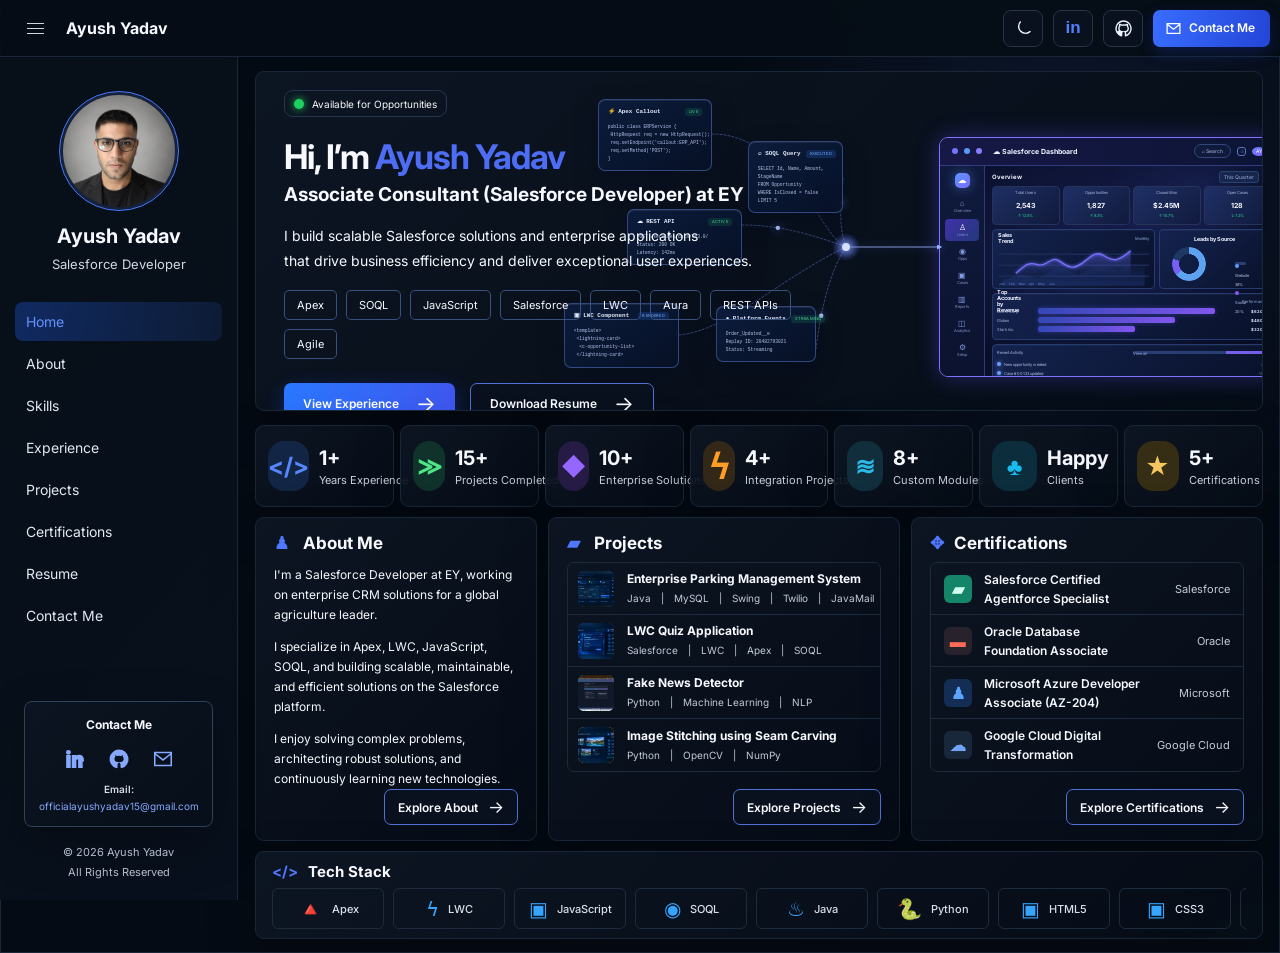
==== index.html @ e4d6504b "Add developer portfolio source and documentation" ====
<!doctype html>
<html lang="en">
<head>
  <meta charset="utf-8">
  <meta name="viewport" content="width=device-width, initial-scale=1">
  <meta name="description" content="Ayush Yadav &#x2014; Salesforce Developer portfolio dashboard.">
  <title>Ayush Yadav | Salesforce Developer</title>
  <link rel="icon" type="image/png" href="IMAGES/LOGO.png">
  <link rel="preconnect" href="https://fonts.googleapis.com">
  <link rel="preconnect" href="https://fonts.gstatic.com" crossorigin>
  <link href="https://fonts.googleapis.com/css2?family=Inter:wght@400;500;600;700;800&display=swap" rel="stylesheet">
  <link rel="stylesheet" href="css/variables.css">
  <link rel="stylesheet" href="css/style.css">
  <link rel="stylesheet" href="css/sidebar.css">
  <link rel="stylesheet" href="css/header.css">
  <link rel="stylesheet" href="css/hero.css">
  <link rel="stylesheet" href="css/cards.css">
  <link rel="stylesheet" href="css/techstack.css">
  <link rel="stylesheet" href="css/animation.css">
  <link rel="stylesheet" href="css/responsive.css">
</head>
<body>
  <div class="app-shell">
    <header class="topbar">
      <button class="menu-button" type="button" aria-label="Open navigation" aria-expanded="false"><span></span><span></span><span></span></button>
      <strong class="topbar-name">Ayush Yadav</strong>
      <div class="topbar-actions">
        <button class="icon-button theme-toggle" type="button" aria-label="Toggle colour theme" aria-pressed="false"><svg viewBox="0 0 24 24" aria-hidden="true"><path d="M20.8 15.6A8.7 8.7 0 0 1 8.4 3.2 8.7 8.7 0 1 0 20.8 15.6Z"/></svg></button>
        <a class="icon-button linkedin" href="https://www.linkedin.com/in/ayush-yadav-dev/" aria-label="LinkedIn" target="_blank" rel="noreferrer">in</a>
        <a class="icon-button" href="https://github.com/officialayushyadav15" aria-label="GitHub" target="_blank" rel="noreferrer"><svg viewBox="0 0 24 24" aria-hidden="true"><path d="M12 2.6a9.5 9.5 0 0 0-3 18.5c.5.1.6-.2.6-.5v-1.8c-2.5.5-3-1.1-3-1.1-.4-1-1-1.3-1-1.3-.8-.6.1-.6.1-.6.9.1 1.4.9 1.4.9.8 1.3 2.1 1 2.6.7.1-.6.3-1 .6-1.2-2-.2-4.1-1-4.1-4.5 0-1 .4-1.8 1-2.4-.1-.2-.4-1.2.1-2.4 0 0 .8-.3 2.5.9a8.6 8.6 0 0 1 4.6 0c1.8-1.2 2.5-.9 2.5-.9.5 1.3.2 2.2.1 2.4.6.7 1 1.5 1 2.4 0 3.5-2.1 4.3-4.1 4.5.3.3.6.9.6 1.8v2.6c0 .3.2.6.6.5A9.5 9.5 0 0 0 12 2.6Z"/></svg></a>
        <a class="contact-top" href="pages/contact.html" aria-label="Contact Me"><svg viewBox="0 0 24 24" aria-hidden="true"><path d="M3 5h18v14H3zM3 6l9 7 9-7"/></svg>Contact Me</a>
      </div>
    </header>

    <aside class="sidebar" aria-label="Main navigation">
      <div class="identity">
        <div class="portrait"><img src="IMAGES/PROFILE.png" alt="Ayush Yadav"></div>
        <h1>Ayush Yadav</h1><p>Salesforce Developer</p>
      </div>
      <nav class="sidebar-nav">
        <a class="active" href="index.html">Home</a>
        <a href="pages/about.html">About</a>
        <a href="pages/skills.html">Skills</a>
        <a href="pages/experience.html">Experience</a>
        <a href="pages/projects.html">Projects</a>
        <a href="pages/certifications.html">Certifications</a>
        <a href="pages/resume.html">Resume</a>
        <a href="pages/contact.html">Contact Me</a>
      </nav>
      <div class="sidebar-footer">
        <div class="sidebar-foot"><strong>Contact Me</strong><div class="social-links"><a href="https://linkedin.com" aria-label="LinkedIn" target="_blank" rel="noreferrer"><svg viewBox="0 0 24 24" aria-hidden="true"><path d="M6.5 8.5H3.2V21h3.3V8.5ZM4.85 3C3.75 3 3 3.75 3 4.75s.72 1.75 1.82 1.75h.03c1.13 0 1.83-.75 1.83-1.75C6.65 3.75 5.97 3 4.85 3ZM21 13.84c0-3.77-2.01-5.52-4.69-5.52-2.16 0-3.13 1.19-3.67 2.03V8.5H9.3c.04 1.23 0 12.5 0 12.5h3.34v-6.98c0-.37.03-.74.14-1.01.24-.74.8-1.5 1.73-1.5 1.22 0 1.71.93 1.71 2.3V21H19.55v-7.16H21Z"/></svg></a><a href="https://github.com" aria-label="GitHub" target="_blank" rel="noreferrer"><svg viewBox="0 0 24 24" aria-hidden="true"><path d="M12 2.6a9.5 9.5 0 0 0-3 18.5c.5.1.6-.2.6-.5v-1.8c-2.5.5-3-1.1-3-1.1-.4-1-1-1.3-1-1.3-.8-.6.1-.6.1-.6.9.1 1.4.9 1.4.9.8 1.3 2.1 1 2.6.7.1-.6.3-1 .6-1.2-2-.2-4.1-1-4.1-4.5 0-1 .4-1.8 1-2.4-.1-.2-.4-1.2.1-2.4 0 0 .8-.3 2.5.9a8.6 8.6 0 0 1 4.6 0c1.8-1.2 2.5-.9 2.5-.9.5 1.3.2 2.2.1 2.4.6.7 1 1.5 1 2.4 0 3.5-2.1 4.3-4.1 4.5.3.3.6.9.6 1.8v2.6c0 .3.2.6.6.5A9.5 9.5 0 0 0 12 2.6Z"/></svg></a><a href="mailto:your-email@example.com" aria-label="Email"><svg viewBox="0 0 24 24" aria-hidden="true"><path d="M3 5h18v14H3zM3 6l9 7 9-7"/></svg></a></div><p class="sidebar-email"><span>Email:</span><a href="mailto:your-email@example.com">your-email@example.com</a></p></div>
        <small class="sidebar-copyright">&#xa9; 2026 Ayush Yadav<br>All Rights Reserved</small>
      </div>
    </aside>

    <main class="dashboard-main">
      <section class="hero-panel panel reveal">
        <div class="hero-copy"><span class="availability"><b></b>Available for Opportunities</span><h2>Hi, I&#x2019;m <em>Ayush Yadav</em></h2><h3>Associate Consultant (Salesforce Developer) at EY</h3><p>I build scalable Salesforce solutions and enterprise applications<br>that drive business efficiency and deliver exceptional user experiences.</p><div class="skill-pills"><span>Apex</span><span>SOQL</span><span>JavaScript</span><span>Salesforce</span><span>LWC</span><span>Aura</span><span>REST APIs</span><span>Agile</span></div><div class="hero-buttons"><a class="button primary" href="pages/experience.html">View Experience <b>&#x2192;</b></a><a class="button secondary" href="RESUME/Ayush_Yadav_Salesforce_Developer_Resume.pdf" download>Download Resume <b>&#x2192;</b></a></div></div>
        <div class="hero-architecture-layer"><div class="buildings"><article class="architecture-node node-apex"><header><b>&#x26a1; Apex Callout</b><em>LIVE</em></header><code>public class ERPService {<br>&nbsp;HttpRequest req = new HttpRequest();<br>&nbsp;req.setEndpoint(&#x27;callout:ERP_API&#x27;);<br>&nbsp;req.setMethod(&#x27;POST&#x27;);<br>}</code></article><article class="architecture-node node-soql"><header><b>&#x2315; SOQL Query</b><em>EXECUTED</em></header><code>SELECT Id, Name, Amount,<br>StageName<br>FROM Opportunity<br>WHERE IsClosed = false<br>LIMIT 5</code></article><article class="architecture-node node-rest"><header><b>&#x2601; REST API</b><em>ACTIVE</em></header><code>POST /services/data/v63.0/<br>Status: 200 OK<br>Latency: 142ms</code></article><article class="architecture-node node-lwc"><header><b>&#x25a3; LWC Component</b><em>RENDERED</em></header><code>&lt;template&gt;<br>&nbsp;&lt;lightning-card&gt;<br>&nbsp;&nbsp;&lt;c-opportunity-list&gt;<br>&nbsp;&lt;/lightning-card&gt;</code></article><article class="architecture-node node-events"><header><b>&#x25cf; Platform Events</b><em>STREAMING</em></header><code>Order_Updated__e<br>Replay ID: 20482793021<br>Status: Streaming</code></article></div><svg class="architecture-reference-flow" viewBox="0 0 400 340" aria-hidden="true"><defs><marker id="dash-arrow" markerWidth="5" markerHeight="5" refX="4" refY="2.5" orient="auto"><path d="M0,0 L5,2.5 L0,5Z"/></marker><radialGradient id="mergeGlow"><stop stop-color="#d5e1ff"/><stop offset=".35" stop-color="#809cff"/><stop offset="1" stop-color="#5d6fff" stop-opacity="0"/></radialGradient></defs><path class="ref-apex" d="M181 62C230 62 263 106 285 139C298 159 305 170 315 175"/><path class="ref-soql" d="M312 106C310 132 307 153 315 175"/><path class="ref-rest" d="M211 153C248 153 280 162 315 175"/><path class="ref-lwc" d="M148 263C198 258 248 207 315 175"/><path class="ref-events" d="M285 277C290 235 300 197 315 175"/><path class="ref-dashboard" d="M315 175C340 175 365 175 390 175" marker-end="url(#dash-arrow)"/><circle class="merge-bloom" cx="315" cy="175" r="14"/><circle class="merge-orb" cx="315" cy="175" r="3.4"><animate attributeName="r" values="3;4.4;3" dur="2.8s" repeatCount="indefinite"/></circle><circle class="ref-packet" r="2.2"><animateMotion dur="5.6s" repeatCount="indefinite" path="M181 62C230 62 263 106 285 139C298 159 305 170 315 175"/></circle><circle class="ref-packet" r="2.2"><animateMotion dur="5.1s" repeatCount="indefinite" path="M312 106C310 132 307 153 315 175"/></circle><circle class="ref-packet" r="2.2"><animateMotion dur="5.4s" repeatCount="indefinite" path="M211 153C248 153 280 162 315 175"/></circle><circle class="ref-packet" r="2.2"><animateMotion dur="6.2s" repeatCount="indefinite" path="M148 263C198 258 248 207 315 175"/></circle><circle class="ref-packet" r="2.2"><animateMotion dur="5.8s" repeatCount="indefinite" path="M285 277C290 235 300 197 315 175"/></circle></svg></div><div class="hero-art" aria-label="Salesforce analytics dashboard"><div class="stars">&#x2726;&#x3000; &#xb7;&#x3000;&#x2726;&#x3000; &#xb7;&#x3000;&#x2726;</div><svg class="architecture-link" viewBox="0 0 178 130" aria-hidden="true"><path d="M56 0V16M56 63V78C56 91 68 98 82 98H178"/><circle class="link-pulse" cx="118" cy="98" r="2.5"/></svg><div class="screen"><div class="screen-top"><i></i><i></i><i></i><strong>&#x2601; Salesforce Dashboard</strong><span>&#x2315; Search</span><u>&#x2667;</u><u>AY</u></div><div class="screen-body"><aside class="dashboard-nav"><b>&#x2601;</b><i>&#x2302;<small>Overview</small></i><i>&#x2659;<small>Users</small></i><i>&#x25c9;<small>Opps</small></i><i>&#x25a3;<small>Cases</small></i><i>&#x25a5;<small>Reports</small></i><i>&#x25eb;<small>Analytics</small></i><i>&#x2699;<small>Setup</small></i></aside><div class="dashboard-workspace"><div class="dashboard-title"><b>Overview</b><span>This Quarter</span><em>&#x2304;</em></div><div class="dashboard-kpis"><div><i>&#x2659;</i><small>Total Users</small><b>2,543</b><em>&#x2191; 12.5%</em></div><div><i>&#x265b;</i><small>Opportunities</small><b>1,827</b><em>&#x2191; 8.3%</em></div><div><i>$</i><small>Closed Won</small><b>$2.45M</b><em>&#x2191; 15.7%</em></div><div><i>&#x25a3;</i><small>Open Cases</small><b>128</b><em>&#x2193; 7.2%</em></div></div><div class="dashboard-widgets"><div class="line-card"><div class="card-label"><b>Sales Trend</b><span>Monthly</span></div><div class="chart-grid"><svg viewBox="0 0 180 48" aria-label="Sales trend line chart"><defs><linearGradient id="salesFill" x1="0" x2="0" y1="0" y2="1"><stop stop-color="#7565ff" stop-opacity=".45"/><stop offset="1" stop-color="#547dff" stop-opacity="0"/></linearGradient></defs><path class="chart-area" d="M4 41C17 30 22 23 36 28S56 13 70 23s20 12 33 3 20-20 34-11 22 7 39-8V46H4Z"/><path class="chart-line" d="M4 41C17 30 22 23 36 28S56 13 70 23s20 12 33 3 20-20 34-11 22 7 39-8"/></svg><small>Jan&#x3000; Feb&#x3000; Mar&#x3000; Apr&#x3000; May&#x3000; Jun</small></div></div><div class="donut-card"><b>Leads by Source</b><div class="donut"><span>2.5K</span></div><small><i></i>Website 38%<br><i></i>Social 20%</small></div><div class="bar-card"><div class="card-label"><b>Top Accounts by Revenue</b><span>Performance</span></div><div class="revenue-row"><small>Acme Corp</small><i style="--bar:88%"></i><b>$620K</b></div><div class="revenue-row"><small>Globex</small><i style="--bar:68%"></i><b>$480K</b></div><div class="revenue-row"><small>Stark Inc.</small><i style="--bar:48%"></i><b>$320K</b></div></div><div class="activity-card"><div class="card-label"><b>Recent Activity</b><span>View all</span></div><div><i></i><b>New opportunity created</b><small>2m</small></div><div><i></i><b>Case #00123 updated</b><small>15m</small></div></div></div></div></div></div>
      </section>

      <section class="metrics" aria-label="Career highlights">
        <article class="metric panel reveal"><b class="metric-icon code">&lt;/&gt;</b><div><strong>1+</strong><span>Years Experience</span></div></article><article class="metric panel reveal"><b class="metric-icon projects">&#x226b;</b><div><strong>15+</strong><span>Projects Completed</span></div></article><article class="metric panel reveal"><b class="metric-icon enterprise">&#x25c6;</b><div><strong>10+</strong><span>Enterprise Solutions</span></div></article><article class="metric panel reveal"><b class="metric-icon integration">&#x3df;</b><div><strong>4+</strong><span>Integration Projects</span></div></article><article class="metric panel reveal"><b class="metric-icon modules">&#x224b;</b><div><strong>8+</strong><span>Custom Modules</span></div></article><article class="metric panel reveal"><b class="metric-icon clients">&#x2663;</b><div><strong>Happy</strong><span>Clients</span></div></article><article class="metric panel reveal"><b class="metric-icon certifications">&#x2605;</b><div><strong>5+</strong><span>Certifications</span></div></article>
      </section>

      <section class="content-grid">
        <article class="about-panel panel reveal">
            <h2>
                <i>&#x265f;</i>
                About Me
            </h2>
            <p>
                I'm a Salesforce Developer at EY, working on enterprise CRM solutions for a global agriculture leader.
            </p>
            <p>I specialize in Apex, LWC, JavaScript, SOQL, and building scalable, maintainable, and efficient solutions on the Salesforce platform.</p><p>I enjoy solving complex problems, architecting robust solutions, and continuously learning new technologies.</p><a class="button secondary card-cta" href="pages/about.html">Explore About <b>&#x2192;</b></a></article>
        <article class="project-panel panel reveal">
          <header>
              <h2>
                  <i>&#x25b0;</i>
                  Projects
              </h2>
          </header>

          <div class="project-list">

              <a href="pages/projects.html">
                  <b class="project-mark blue" data-project-logo="parkiva"></b>
                  <span>
                      <strong>Enterprise Parking Management System</strong>
                      <small>Java&#x3000;|&#x3000;MySQL&#x3000;|&#x3000;Swing&#x3000;|&#x3000;Twilio&#x3000;|&#x3000;JavaMail</small>
                  </span>                  
              </a>

              <a href="pages/projects.html">
                  <b class="project-mark purple" data-project-logo="salesforceQuiz"></b>
                  <span>
                      <strong>LWC Quiz Application</strong>
                      <small>Salesforce&#x3000;|&#x3000;LWC&#x3000;|&#x3000;Apex&#x3000;|&#x3000;SOQL</small>
                  </span>
              </a>

              <a href="pages/projects.html">
                  <b class="project-mark green" data-project-logo="authentiscan"></b>
                  <span>
                      <strong>Fake News Detector</strong>
                      <small>Python&#x3000;|&#x3000;Machine Learning&#x3000;|&#x3000;NLP</small>
                  </span>
              </a>

              <a href="pages/projects.html">
                  <b class="project-mark orange" data-project-logo="imageStitching"></b>
                  <span>
                      <strong>Image Stitching using Seam Carving</strong>
                      <small>Python&#x3000;|&#x3000;OpenCV&#x3000;|&#x3000;NumPy</small>
                  </span>
              </a>

          </div>

          <a class="button secondary card-cta" href="pages/projects.html">
              Explore Projects
              <b>&#x2192;</b>
          </a>
      </article>
        <article class="cert-panel panel reveal"><header><h2><i>&#x2725;</i>Certifications</h2></header><div class="cert-list"><div><b class="cert-mark green">&#x25b0;</b><span>Salesforce Certified<br>Agentforce Specialist</span><small>Salesforce</small></div><div><b class="cert-mark red">&#x25ac;</b><span>Oracle Database<br>Foundation Associate</span><small>Oracle</small></div><div><b class="cert-mark azure">&#x265f;</b><span>Microsoft Azure Developer<br>Associate (AZ-204)</span><small>Microsoft</small></div><div><b class="cert-mark cloud">&#x2601;</b><span>Google Cloud Digital<br>Transformation</span><small>Google Cloud</small></div></div><a class="button secondary card-cta" href="pages/certifications.html">Explore Certifications <b>&#x2192;</b></a></article>
      </section>
      <section class="tech-panel panel reveal"><h2><i>&lt;/&gt;</i>Tech Stack</h2><div class="tech-marquee"><div class="tech-list tech-track"><span>&#x1f53a; <b>Apex</b></span><span>&#x3df; <b>LWC</b></span><span>&#x25a3; <b>JavaScript</b></span><span>&#x25c9; <b>SOQL</b></span><span>&#x2668; <b>Java</b></span><span>&#x1f40d; <b>Python</b></span><span>&#x25a3; <b>HTML5</b></span><span>&#x25a3; <b>CSS3</b></span><span>&#x25c6; <b>Git</b></span><span>&#x2301; <b>VS Code</b></span><span>&#x25d2; <b>MySQL</b></span><span>&#x25b3; <b>Azure</b></span><span>&#x2601; <b>GCP</b></span><span aria-hidden="true">&#x1f53a; <b>Apex</b></span><span aria-hidden="true">&#x3df; <b>LWC</b></span><span aria-hidden="true">&#x25a3; <b>JavaScript</b></span><span aria-hidden="true">&#x25c9; <b>SOQL</b></span><span aria-hidden="true">&#x2668; <b>Java</b></span><span aria-hidden="true">&#x1f40d; <b>Python</b></span><span aria-hidden="true">&#x25a3; <b>HTML5</b></span><span aria-hidden="true">&#x25a3; <b>CSS3</b></span><span aria-hidden="true">&#x25c6; <b>Git</b></span><span aria-hidden="true">&#x2301; <b>VS Code</b></span><span aria-hidden="true">&#x25d2; <b>MySQL</b></span><span aria-hidden="true">&#x25b3; <b>Azure</b></span><span aria-hidden="true">&#x2601; <b>GCP</b></span></div></div></section>
    </main>
  </div>
  <script src="JS/project-logos.js"></script>
  <script src="JS/script.js"></script>
  <script src="JS/theme.js"></script>
  <script src="JS/loader.js"></script>
</body>
</html>
---- css/variables.css ----
:root{--bg:#050b14;--surface:#09111d;--surface-2:#0c1523;--line:#1a2738;--text:#f7f9ff;--muted:#b5bed0;--blue:#3972ff;--blue-2:#6571ff;--sidebar:238px;--header:57px;--radius:9px;--shadow:0 18px 50px rgba(0,0,0,.24);--font:Inter,Arial,sans-serif;color-scheme:dark}
body.light-theme{--bg:#eef3fa;--surface:#fff;--surface-2:#f7faff;--line:#d5e0ef;--text:#17243a;--muted:#536783;--blue:#3167f5;--blue-2:#2454d8;--shadow:0 8px 24px rgba(37,57,89,.08);--focus-ring:rgba(49,103,245,.2);--success-text:#087f5b;--success-bg:#e5f8ef;--error-text:#b4233d;--error-bg:#fff0f2;color-scheme:light;background:radial-gradient(ellipse at 78% 8%,rgba(210,225,246,.38),transparent 34%),var(--bg)}
---- css/style.css ----
html body{min-width:0}
*{box-sizing:border-box}html{background:var(--bg)}body{margin:0;background:radial-gradient(circle at 83% 22%,#101b35 0,transparent 27%),var(--bg);color:var(--text);font-family:var(--font);font-size:14px;min-width:320px;transition:background .28s ease,color .28s ease}.app-shell{min-height:100vh;border:1px solid var(--line)}.dashboard-main{margin:var(--header) 0 0 var(--sidebar);padding:13px 25px 8px;max-width:1680px}.panel{background:linear-gradient(135deg,rgba(13,22,35,.95),rgba(6,13,23,.91));border:1px solid var(--line);border-radius:var(--radius);box-shadow:var(--shadow)}a{color:inherit;text-decoration:none}h1,h2,h3,p{margin:0}.button{display:inline-flex;align-items:center;justify-content:center;gap:17px;min-height:40px;padding:0 19px;border-radius:7px;font-size:12px;font-weight:600;transition:transform .2s ease,filter .2s ease,background .28s ease}.button b{font-size:21px;font-weight:400}.primary{color:#fff;background:linear-gradient(110deg,#2a78ff,#3f55ed);box-shadow:0 6px 19px rgba(35,89,255,.31)}.secondary{border:1px solid #5171d7;background:#08111d}.panel,.metric,.button,.sidebar-nav a{transition:transform .2s ease,border-color .2s ease,background .28s ease,box-shadow .28s ease}.panel:hover{border-color:#2d4261}.button:hover{transform:translateY(-2px);filter:brightness(1.08)}.inner-page{display:grid;gap:14px}.page-heading{padding:30px}.page-heading h1{font-size:29px}.page-heading p{margin-top:10px;color:var(--muted);line-height:1.6}.page-grid{display:grid;grid-template-columns:repeat(2,minmax(0,1fr));gap:14px}.page-card{padding:22px;min-height:150px}.page-card h2{margin-bottom:12px}.page-card p,.page-card li{color:var(--muted);line-height:1.8;font-size:13px}.page-card ul{margin:0;padding-left:18px}.page-card.wide{grid-column:1/-1}body.light-theme .panel{background:linear-gradient(135deg,rgba(255,255,255,.92),rgba(247,250,253,.82));box-shadow:0 9px 24px rgba(37,57,89,.08)}body.light-theme .secondary{background:rgba(255,255,255,.7);border-color:#7a9df5;color:#155eef}body.light-theme .panel:hover{border-color:#b8c9e3;box-shadow:0 12px 28px rgba(37,57,89,.12)}@media (min-width:1200px){.hero-art{transform:none}.hero-art .screen{left:50%;right:auto;margin-left:-170px;transform:translateY(-50%)}}@media (min-width:1200px) and (max-height:900px){.dashboard-main{padding-top:8px;padding-bottom:4px}.hero-panel{height:318px}.metrics{margin:14px 0 10px}.tech-panel{margin-top:10px;padding-bottom:10px}}
---- css/sidebar.css ----
body.light-theme .sidebar .sidebar-copyright{color:#536783}
.sidebar{position:fixed;z-index:5;left:0;top:var(--header);bottom:0;width:var(--sidebar);padding:34px 15px 18px;background:linear-gradient(130deg,rgba(7,15,25,.98),rgba(8,17,29,.94));border-right:1px solid var(--line);display:flex;flex-direction:column;transition:background .28s ease,transform .25s}.identity{text-align:center}.portrait{width:120px;height:120px;margin:0 auto 13px;padding:3px;border:1px solid #4577ff;border-radius:50%;background:#16213a}.portrait img{width:100%;height:100%;object-fit:cover;border-radius:50%}.identity h1{font-size:20px}.identity p{margin-top:8px;color:#d3d8e3;font-size:13px}.sidebar-nav{display:grid;gap:3px;margin-top:30px}.sidebar-nav a{height:39px;border-radius:8px;color:#e4e8f1;display:flex;align-items:center;gap:16px;padding:0 11px;font-size:14px}.sidebar-nav a i{width:18px;text-align:center;color:#91abd0;font-size:19px;font-style:normal}.sidebar-nav a:hover,.sidebar-nav .active{color:#6691ff;background:linear-gradient(100deg,#102a61,#0d1b34)}.sidebar-nav .active i{color:#5882ff}.sidebar-footer{margin:auto 9px 0;text-align:center}.sidebar-foot{border:1px solid #30415a;border-radius:8px;padding:15px 10px 13px;background:linear-gradient(135deg,rgba(13,22,35,.72),rgba(6,13,23,.55));box-shadow:var(--shadow)}.sidebar-foot strong{display:block;font-size:12px}.social-links{display:flex;justify-content:center;gap:16px;margin:13px 0 10px}.social-links a{width:28px;height:28px;display:grid;place-items:center;color:#87a9ff;border-radius:7px;transition:transform .2s ease,color .2s ease,background .2s ease}.social-links svg{width:22px;height:22px;fill:currentColor;stroke:currentColor;stroke-width:1.7}.social-links a:last-child svg{fill:none}.social-links a:hover{color:#fff;background:linear-gradient(135deg,#3b72ff,#4057e9);transform:translateY(-3px) scale(1.06)}.sidebar-email{display:grid;gap:3px;margin:0;color:#b4bece;font-size:10px;line-height:1.35}.sidebar-email span{font-weight:600;color:#d6ddeb}.sidebar-email a{color:#87a9ff;overflow-wrap:anywhere}.sidebar-copyright{display:block;margin-top:15px;color:#b4bece;font-size:11px;line-height:20px;white-space:nowrap}body.light-theme .sidebar{background:#f8fafe;border-right-color:#d5e0ef;box-shadow:3px 0 12px rgba(34,55,86,.035)}body.light-theme .identity h1{color:#17243a}body.light-theme .identity p,body.light-theme .sidebar-nav a{color:#536783}body.light-theme .sidebar-nav a i{color:#607795}body.light-theme .sidebar-nav a:hover,body.light-theme .sidebar-nav .active{color:#2454d8;background:#e7efff}body.light-theme .sidebar-nav .active{font-weight:650}body.light-theme .sidebar-foot{border-color:#d5e0ef;background:#fff;box-shadow:0 5px 16px rgba(37,57,89,.06)}body.light-theme .sidebar-foot strong{color:#17243a}body.light-theme .sidebar-email{color:#536783}body.light-theme .sidebar-email span{color:#30425d}body.light-theme .sidebar-copyright{color:#71829c}
body.light-theme .social-links a,body.light-theme .sidebar-email a{color:#3167f5}
---- css/header.css ----
.topbar{position:fixed;z-index:10;inset:0 0 auto;height:var(--header);display:flex;align-items:center;padding:0 10px 0 21px;border-bottom:1px solid var(--line);background:rgba(6,13,22,.93);backdrop-filter:blur(16px);transition:background .28s ease}.menu-button{border:0;background:transparent;width:29px;padding:6px;display:grid;gap:4px}.menu-button span{width:17px;height:1px;background:#cbd5e5}.topbar-name{font-size:16px;margin-left:16px}.topbar-actions{display:flex;align-items:center;gap:10px;margin-left:auto}.icon-button{width:40px;height:37px;border:1px solid #273447;border-radius:8px;background:#08111d;color:#eef3ff;display:grid;place-items:center;font-weight:800;font-size:17px}.icon-button svg,.contact-top svg{width:19px;height:19px;fill:none;stroke:currentColor;stroke-width:1.8}.linkedin{color:#5380ff;font-family:Arial}.contact-top{height:37px;padding:0 15px 0 12px;border-radius:7px;background:linear-gradient(100deg,#386dff,#2445d6);box-shadow:0 6px 16px rgba(36,69,214,.25);display:inline-flex;flex:0 0 auto;gap:7px;align-items:center;justify-content:center;color:#fff;white-space:nowrap;font-size:12px;font-weight:600;line-height:1;transition:transform .2s ease,filter .2s ease,box-shadow .2s ease}.contact-top:hover{transform:translateY(-2px);filter:brightness(1.1);box-shadow:0 8px 20px rgba(36,69,214,.42)}.contact-top svg{width:17px;height:17px;flex:0 0 auto}
body.light-theme .topbar{background:rgba(255,255,255,.96);border-bottom-color:#d5e0ef;box-shadow:0 2px 10px rgba(34,55,86,.055)}body.light-theme .topbar-name{color:#17243a}body.light-theme .menu-button span{background:#30425d}body.light-theme .icon-button{background:#f7faff;border-color:#d5e0ef;color:#17243a}body.light-theme .linkedin{color:#155eef}
---- css/hero.css ----
.hero-panel{height:340px;position:relative;overflow:hidden;display:grid;grid-template-columns:56% 44%;padding:18px 38px}.hero-copy{position:relative;z-index:2}.availability{height:27px;display:inline-flex;align-items:center;gap:8px;padding:0 9px;border:1px solid #26364f;border-radius:9px;font-size:10px}.availability b{width:10px;height:10px;border-radius:50%;background:#1ed05f;box-shadow:0 0 9px #1ed05f}.hero-copy h2{font-size:34px;line-height:1.1;margin-top:21px;letter-spacing:-1px}.hero-copy h2 em{font-style:normal;color:#4e6df5}.hero-copy h3{font-size:19px;margin-top:8px}.hero-copy p{font-size:14px;line-height:25px;margin:17px 0}.skill-pills{display:flex;flex-wrap:wrap;gap:9px}.skill-pills span{border:1px solid #38517e;border-radius:5px;padding:7px 12px;font-size:11px}.hero-buttons{display:flex;gap:15px;margin-top:24px}.hero-art{position:relative;transform:translateX(-18px);isolation:isolate}.hero-art:before,.hero-art:after{content:"";position:absolute;pointer-events:none;z-index:0}.hero-art:before{inset:20px 0 22px;background:linear-gradient(90deg,transparent 0 5%,rgba(67,110,255,.1) 5.2%,transparent 5.4%),linear-gradient(rgba(67,110,255,.07) 1px,transparent 1px),linear-gradient(90deg,rgba(67,110,255,.07) 1px,transparent 1px);background-size:100% 100%,28px 28px,28px 28px;mask-image:linear-gradient(90deg,transparent,black 30%,black 85%,transparent)}.hero-art:after{right:4px;bottom:31px;width:180px;height:78px;border:1px solid rgba(92,130,255,.15);border-radius:14px;background:linear-gradient(135deg,rgba(47,82,158,.14),transparent 60%),repeating-linear-gradient(90deg,transparent 0 22px,rgba(119,106,255,.11) 23px 24px);box-shadow:0 0 42px rgba(58,103,255,.16);filter:blur(.2px)}.stars{position:absolute;z-index:1;top:10px;right:20px;color:#7380f7;font-size:13px;letter-spacing:18px}.buildings{position:absolute;z-index:1;inset:105px 0 0;opacity:.46;background:linear-gradient(to top,#101b37,transparent),repeating-linear-gradient(90deg,transparent 0 38px,#1d2a56 39px 43px,transparent 44px 63px);clip-path:polygon(0 100%,0 55%,8% 55%,10% 20%,12% 55%,19% 55%,21% 30%,23% 55%,37% 55%,39% 5%,41% 55%,49% 55%,51% 35%,53% 55%,71% 55%,74% 22%,76% 55%,84% 55%,86% 43%,90% 55%,100% 55%,100% 100%)}.screen{position:absolute;z-index:2;right:22px;top:50%;width:340px;height:240px;transform:translateY(-50%);border:1px solid #8072ff;border-radius:9px;background:linear-gradient(135deg,#0b1230,#070d21);box-shadow:0 0 22px rgba(100,83,255,.34),inset 0 1px rgba(255,255,255,.08);overflow:hidden}.screen-top{height:28px;display:flex;align-items:center;gap:6px;padding:0 12px;border-bottom:1px solid #343b85;background:linear-gradient(90deg,#171846,#0c1535)}.screen-top i{width:6px;height:6px;border-radius:50%;background:#7374ff}.screen-top i:nth-child(2){background:#5b96ff}.screen-top i:nth-child(3){background:#8c7bff}.screen-top span{height:5px;width:87px;margin-left:auto;border-radius:9px;background:linear-gradient(90deg,#26315d,#3a4b85)}.screen-top u{width:9px;height:9px;border:1px solid #5c76c8;border-radius:3px;text-decoration:none}.screen-body{height:calc(100% - 28px);display:flex}.dashboard-nav{width:61px;padding:12px 12px;border-right:1px solid #303971;background:linear-gradient(180deg,#101a3c,#0b1330)}.dashboard-nav b,.dashboard-nav i{display:block;height:4px;margin-bottom:8px;border-radius:6px;background:#6387ea}.dashboard-nav b{width:17px;height:17px;margin-bottom:13px;border-radius:5px;background:linear-gradient(135deg,#5b96ff,#7b6dff);box-shadow:0 0 12px rgba(91,150,255,.5)}.dashboard-nav i:nth-child(odd){width:28px;background:#2e477f}.dashboard-workspace{flex:1;padding:8px 9px;background:radial-gradient(circle at 75% 10%,rgba(84,105,255,.13),transparent 35%)}.dashboard-title{height:8px;display:flex;align-items:center;gap:5px;margin-bottom:6px}.dashboard-title b{width:39px;height:5px;border-radius:6px;background:#547de4}.dashboard-title span{width:18px;height:4px;border-radius:6px;background:#263865}.dashboard-title em{width:26px;height:4px;margin-left:auto;border-radius:6px;background:#4d76dc}.dashboard-kpis{display:grid;grid-template-columns:repeat(3,1fr);gap:5px;margin-bottom:6px}.dashboard-kpis div{height:25px;padding:5px;border:1px solid #26335a;border-radius:4px;background:linear-gradient(135deg,rgba(32,50,104,.9),rgba(16,26,59,.8));position:relative}.dashboard-kpis i,.dashboard-kpis b,.dashboard-kpis small{display:block;height:3px;border-radius:4px}.dashboard-kpis i{width:7px;background:#64a8ff}.dashboard-kpis b{width:18px;margin-top:3px;background:#779cff}.dashboard-kpis small{width:12px;margin-top:2px;background:#2c417a}.dashboard-widgets{display:grid;grid-template-columns:1.38fr .82fr;gap:6px}.line-card,.donut-card,.bar-card,.activity-card{border:1px solid #26335a;border-radius:4px;background:linear-gradient(135deg,rgba(20,32,69,.94),rgba(11,20,48,.88));box-shadow:inset 0 1px rgba(255,255,255,.035)}.line-card{height:67px;padding:6px}.card-label{height:5px;display:flex;align-items:center;gap:5px;margin-bottom:4px}.card-label i,.card-label b,.card-label em{height:4px;border-radius:6px;background:#446fcf}.card-label i{width:27px}.card-label b{width:14px;background:#263865}.card-label em{width:9px;margin-left:auto;background:#5a7ee3}.chart-grid{height:39px;position:relative;background:repeating-linear-gradient(to bottom,transparent 0 9px,#1b2a55 10px 11px)}.chart-grid:after{content:"";position:absolute;left:4px;right:4px;bottom:0;height:29px;opacity:.32;background:linear-gradient(to top,rgba(75,121,255,.55),transparent 85%);clip-path:polygon(0 82%,13% 61%,26% 73%,40% 35%,54% 63%,68% 27%,82% 49%,100% 3%,100% 100%,0 100%)}.chart-grid i{position:absolute;z-index:1;inset:7px 4px 3px;background:#72a3ff;filter:drop-shadow(0 0 3px #4c88ff);clip-path:polygon(0 82%,13% 60%,25% 70%,40% 35%,55% 62%,69% 27%,83% 49%,100% 3%,96% 16%,83% 60%,69% 39%,55% 75%,40% 49%,25% 84%,13% 72%,0 94%)}.chart-legend{display:flex;gap:3px;margin-top:3px}.chart-legend i{width:11px;height:2px;border-radius:3px;background:#5a82e9}.chart-legend i:nth-child(2){background:#745de8}.chart-legend i:nth-child(3){width:18px;background:#2a3d70}.donut-card{height:67px;display:grid;place-items:center;position:relative}.donut{width:42px;height:42px;border-radius:50%;background:conic-gradient(#5ca2ef 0 64%,#765ff4 0 80%,#1e3864 0);mask:radial-gradient(circle,transparent 40%,#000 42%);filter:drop-shadow(0 0 5px rgba(93,154,255,.35))}.donut-card span{position:absolute;width:16px;height:3px;bottom:8px;left:8px;border-radius:4px;background:#476ec8}.donut-card small{position:absolute;width:11px;height:3px;bottom:8px;right:8px;border-radius:4px;background:#2b3d72}.bar-card{grid-column:1/-1;height:55px;padding:6px}.bars{height:36px;display:flex;align-items:end;justify-content:flex-end;gap:7px;padding:3px 8px 0}.bars i{display:block;width:11px;background:linear-gradient(to top,#4c7ef5,#68a5ff);box-shadow:0 0 5px rgba(93,149,255,.25)}.bars i:nth-child(1){height:10px}.bars i:nth-child(2){height:18px}.bars i:nth-child(3){height:26px}.bars i:nth-child(4){height:33px}.bars i:nth-child(5){height:22px}.activity-card{grid-column:1/-1;height:32px;padding:5px 7px;display:grid;gap:4px}.activity-card div{display:flex;align-items:center;gap:5px}.activity-card i{width:5px;height:5px;border-radius:50%;background:#6e9eff;box-shadow:0 0 4px #6e9eff}.activity-card b{width:46px;height:3px;border-radius:5px;background:#3d5eab}.activity-card span{height:3px;flex:1;border-radius:5px;background:linear-gradient(90deg,#293e72 70%,#745eea 70%)}body.light-theme .hero-panel{background:linear-gradient(135deg,rgba(255,255,255,.88),rgba(239,246,254,.86))}body.light-theme .availability{border-color:#d5dfec;color:#24344f}body.light-theme .skill-pills span{border-color:#b7cafa;color:#155eef;background:rgba(255,255,255,.48)}body.light-theme .hero-art:before{opacity:.35}body.light-theme .buildings{opacity:.18;background:linear-gradient(to top,#9ed1e4,transparent),repeating-linear-gradient(90deg,transparent 0 38px,#84b6e9 39px 43px,transparent 44px 63px)}body.light-theme .screen{background:#f8fbff;border-color:#3972ff;box-shadow:0 8px 18px rgba(39,99,217,.16)}body.light-theme .screen-top{border-color:#b9cffc;background:#1762ef}.light-theme .dashboard-nav{background:#f2f7ff;border-color:#d5e3fb}.light-theme .line-card,.light-theme .donut-card,.light-theme .bar-card,.light-theme .activity-card,.light-theme .dashboard-kpis div{border-color:#d5e3fb;background:#fff}.light-theme .chart-grid{background:repeating-linear-gradient(to bottom,transparent 0 9px,#e4edfa 10px 11px)}
/* Enterprise dashboard content: screen dimensions and placement remain unchanged. */
.screen-top strong{font-size:7px;margin-left:5px;color:#eef2ff;white-space:nowrap}.screen-top span{font-size:5px;color:#aebce4;padding:3px 7px;width:auto;height:auto;margin-left:auto;border:1px solid #33477c;background:#101a3b}.screen-top u{display:grid;place-items:center;font-size:5px;color:#9aabff}.screen-top u:last-child{width:14px;border-radius:50%;background:linear-gradient(135deg,#5e85ff,#8e5aff);color:#fff;border:0}.dashboard-nav{padding:7px 5px;width:45px;text-align:center}.dashboard-nav b{display:grid;place-items:center;margin:0 auto 7px;width:15px;height:15px;font-size:8px;color:#fff}.dashboard-nav i{height:25px;width:100%!important;margin:0 0 2px!important;padding-top:3px;background:transparent!important;color:#8499df;font-size:9px;font-style:normal}.dashboard-nav i small{display:block;font-size:4px;line-height:6px;color:#8090c5}.dashboard-nav i:nth-child(3){border-radius:4px;background:linear-gradient(135deg,#4031a9,#24387b)!important;color:#fff}.dashboard-workspace{padding:6px 7px}.dashboard-title{height:10px;margin-bottom:4px}.dashboard-title b{width:auto;height:auto;background:none;color:#eff3ff;font-size:6px}.dashboard-title span{font-size:5px;margin-left:auto;color:#9fb0db;background:#16264d;border:1px solid #294270;border-radius:3px;padding:2px 4px;width:auto;height:auto}.dashboard-title em{width:auto;height:auto;margin-left:2px;color:#a9b9ec;font-size:6px;background:none}.dashboard-kpis{gap:3px;margin-bottom:4px}.dashboard-kpis div{height:39px;padding:4px;display:grid;grid-template-columns:12px 1fr;grid-template-rows:9px 13px 7px}.dashboard-kpis i{display:grid;height:12px;width:12px;place-items:center;grid-row:1/4;border-radius:4px;color:#6cb8ff;background:#113361;font-size:7px}.dashboard-kpis small{width:auto;height:auto;margin:0 0 0 3px;color:#a7b5d9;background:none;font-size:4.5px}.dashboard-kpis b{width:auto;height:auto;margin:0 0 0 3px;color:#f5f7ff;background:none;font-size:8px}.dashboard-kpis em{margin:0 0 0 3px;color:#24d996;font-size:4px;font-style:normal}.dashboard-widgets{gap:4px;grid-template-columns:1.3fr .9fr}.line-card,.donut-card,.bar-card,.activity-card{border-color:#263b70;background:linear-gradient(135deg,rgba(20,35,79,.96),rgba(9,18,43,.94))}.line-card{height:60px;padding:5px}.card-label{height:7px;margin-bottom:2px}.card-label b{font-size:5.5px;color:#f0f3ff}.card-label span{margin-left:auto;font-size:4px;color:#91a5dc}.chart-grid{height:42px}.chart-grid i{inset:7px 3px 9px}.chart-grid small{position:absolute;bottom:0;left:1px;right:1px;white-space:nowrap;font-size:3px;color:#7d91c7}.donut-card{height:60px;display:grid;grid-template-columns:1fr 1fr;grid-template-rows:10px 1fr;padding:4px}.donut-card>b{grid-column:1/-1;font-size:5.5px;color:#eff3ff}.donut{width:34px;height:34px;align-self:center;justify-self:center}.donut span{display:grid;place-items:center;width:100%;height:100%;font-size:5px;color:#fff}.donut-card small{position:static;font-size:4px;line-height:9px;color:#b6c2e1}.donut-card small i{display:inline-block;width:4px;height:4px;margin-right:2px;border-radius:50%;background:#5c9fff}.donut-card small i+br+i{background:#8659f2}.bar-card{grid-column:1/-1;height:47px;padding:4px}.revenue-row{display:grid;grid-template-columns:38px 1fr 24px;align-items:center;gap:3px;height:9px;font-size:4px}.revenue-row small{font-size:4px;color:#a6b4d7}.revenue-row i{height:6px;width:var(--bar);border-radius:2px;background:linear-gradient(90deg,#3348b5,#8156ec);box-shadow:0 0 5px rgba(107,90,255,.35)}.revenue-row b{font-size:4px;color:#dfe6ff;text-align:right}.activity-card{grid-column:1/-1;height:39px;padding:4px;gap:1px}.activity-card div{gap:3px;height:8px}.activity-card div i{width:4px;height:4px}.activity-card div b{width:auto;height:auto;flex:1;background:none;color:#aebce0;font-size:4px;font-weight:400}.activity-card div small{font-size:3.8px;color:#788bbc}
.card-label b{height:auto;background:none}.dashboard-kpis b{border-radius:0}.donut-card span{position:static;background:none;border-radius:0}.dashboard-title b{border-radius:0}
.dashboard-kpis{grid-template-columns:repeat(4,1fr)}.dashboard-kpis div{grid-template-columns:1fr;grid-template-rows:11px 12px 7px;text-align:center;padding:3px}.dashboard-kpis i{display:none}.dashboard-kpis small,.dashboard-kpis b,.dashboard-kpis em{margin:0;font-size:4px}.dashboard-kpis b{font-size:7px}.chart-grid svg{position:absolute;inset:2px 2px 8px;width:calc(100% - 4px);height:calc(100% - 10px);overflow:visible}.chart-area{fill:url(#salesFill)}.chart-line{fill:none;stroke:#8069ff;stroke-width:2;filter:drop-shadow(0 0 2px #657eff)}.dashboard-nav i{height:22px;font-size:8px}.dashboard-nav i small{line-height:5px}
.hero-art:before{background:linear-gradient(90deg,transparent 0 5%,rgba(67,110,255,.1) 5.2%,transparent 5.4%),linear-gradient(rgba(67,110,255,.07) 1px,transparent 1px),linear-gradient(90deg,rgba(67,110,255,.07) 1px,transparent 1px),radial-gradient(circle at 12% 70%,rgba(91,120,255,.35) 0 1px,transparent 2px),radial-gradient(circle at 88% 26%,rgba(113,91,255,.35) 0 1px,transparent 2px)}.hero-art:after{box-shadow:0 0 42px rgba(58,103,255,.16),0 20px 30px rgba(60,52,180,.14)}.buildings:before,.buildings:after,.stars:before,.stars:after{position:absolute;z-index:3;display:block;white-space:pre-line;border:1px solid rgba(103,132,255,.26);border-radius:7px;background:linear-gradient(135deg,rgba(15,30,67,.82),rgba(7,15,37,.7));box-shadow:0 10px 24px rgba(4,10,34,.35),inset 0 1px rgba(255,255,255,.06);color:rgba(164,190,255,.72);font:5px/1.75 var(--font);letter-spacing:.1px;backdrop-filter:blur(5px);animation:architecture-float 7s ease-in-out infinite}.buildings:before{content:"⚡  Apex Callout\A\A HttpRequest req = new HttpRequest();\A req.setEndpoint('callout:ERP_API');\A req.setMethod('POST');\A HttpResponse res = http.send(req);";left:-82px;top:-79px;width:91px;padding:8px}.buildings:after{content:"☁  REST API\A /services/data/v63.0/\A\A  Apex Runtime  •  Event Bus";left:-63px;top:67px;width:78px;padding:7px}.stars:before{content:"SOQL Query\A\A SELECT Id, Name, Amount\A FROM Opportunity\A WHERE StageName='Closed Won'\A LIMIT 5";right:-3px;top:61px;width:95px;padding:8px}.stars:after{content:"Query Result\A\A Id     Account    Revenue\A 001    Acme Corp   $620K\A 002    Globex      $480K\A\A ⚙ Metadata API";right:-18px;top:173px;width:96px;padding:8px;animation-delay:-3.5s}.buildings:before,.buildings:after{opacity:.78}.stars:before,.stars:after{opacity:.72}.hero-art .screen:before,.hero-art .screen:after{content:"";position:absolute;z-index:-1;pointer-events:none}.hero-art .screen:before{inset:-18px -25px;background:radial-gradient(ellipse,rgba(91,98,255,.19),transparent 66%);filter:blur(12px)}.hero-art .screen:after{left:12%;right:12%;bottom:-18px;height:22px;background:radial-gradient(ellipse,rgba(91,83,255,.28),transparent 70%);filter:blur(10px)}@keyframes architecture-float{50%{transform:translateY(-3px);border-color:rgba(119,143,255,.42)}}
.buildings:before,.buildings:after,.stars:before,.stars:after{font-family:Consolas,"Courier New",monospace;font-size:6.5px;line-height:1.7;letter-spacing:-.1px;color:#c7dcff;border-color:rgba(109,140,255,.42);background:linear-gradient(145deg,rgba(18,35,78,.94),rgba(8,17,44,.88));box-shadow:0 13px 28px rgba(4,10,34,.42),inset 0 1px rgba(255,255,255,.12);transition:transform .25s ease,box-shadow .25s ease,border-color .25s ease}.buildings:before{content:"⚡  Apex Callout                 LIVE\A\A public with sharing class\A AccountSyncService {\A   HttpRequest req = new HttpRequest();\A   req.setEndpoint('callout:ERP_API');\A   req.setMethod('POST');\A }";left:-105px;top:-85px;width:122px;padding:10px;color:#d2e2ff}.buildings:after{content:"☁  Platform Events          ACTIVE\A\A Order_Updated__e eventData =\A   new Order_Updated__e();\A EventBus.publish(eventData);\A\A REST API  /services/data/v63.0/";left:-89px;top:72px;width:116px;padding:10px;color:#bbd8ff}.stars:before{content:"▣  SOQL Engine              READY\A\A SELECT Id, Name, StageName, Amount\A FROM Opportunity\A WHERE IsClosed = FALSE\A ORDER BY Amount DESC\A LIMIT 5";right:-24px;top:54px;width:125px;padding:10px;color:#d4dcff}.stars:after{content:"⚙  Flow Runtime             RUNNING\A\A Record Created  ↓  Decision\A Assignment      ↓  Update Records\A\A ◈ Metadata API  •  Queueable Job";right:-35px;top:177px;width:127px;padding:10px;color:#bfdcff}.buildings:before:hover,.buildings:after:hover,.stars:before:hover,.stars:after:hover{transform:translateY(-5px);border-color:rgba(137,161,255,.72);box-shadow:0 17px 32px rgba(40,57,170,.28),inset 0 1px rgba(255,255,255,.16)}.hero-art:before{background-image:linear-gradient(90deg,transparent 0 5%,rgba(97,131,255,.18) 5.2%,transparent 5.45%),linear-gradient(rgba(79,116,255,.1) 1px,transparent 1px),linear-gradient(90deg,rgba(79,116,255,.1) 1px,transparent 1px),repeating-linear-gradient(90deg,transparent 0 34px,rgba(126,111,255,.2) 35px 37px,transparent 38px 72px);background-size:100% 100%,28px 28px,28px 28px,100% 1px;background-position:center,center,center 22px,center 135px}.hero-art:after{background:linear-gradient(135deg,rgba(47,82,158,.18),transparent 60%),repeating-linear-gradient(90deg,transparent 0 22px,rgba(119,106,255,.17) 23px 24px)}.buildings:before{animation:architecture-float 8s ease-in-out infinite}.buildings:after{animation:architecture-float 9s ease-in-out -3s infinite}.stars:before{animation:architecture-float 8.5s ease-in-out -5s infinite}.stars:after{animation:architecture-float 9.5s ease-in-out -2s infinite}body.light-theme .buildings:before,body.light-theme .buildings:after,body.light-theme .stars:before,body.light-theme .stars:after{color:#172b4d;border-color:#b8c8ea;background:linear-gradient(145deg,rgba(255,255,255,.97),rgba(240,245,255,.93));box-shadow:0 12px 24px rgba(48,72,120,.16),inset 0 1px #fff;text-shadow:none}body.light-theme .hero-art:before{opacity:.55}body.light-theme .hero-art:after{opacity:.5}
.hero-copy:before,.hero-copy:after,.skill-pills:after{position:absolute;z-index:1;pointer-events:none;border:1px solid rgba(100,132,255,.2);border-radius:6px;background:linear-gradient(135deg,rgba(20,38,82,.32),rgba(10,19,48,.16));box-shadow:inset 0 1px rgba(255,255,255,.05);color:rgba(161,186,255,.52);font:5px/1.6 var(--font);letter-spacing:.3px;backdrop-filter:blur(2px)}.hero-copy:before{content:"☁  NAMED CREDENTIAL\A ERP_API  •  AUTHENTICATED";white-space:pre-line;left:355px;top:104px;width:84px;padding:7px}.hero-copy:after{content:"⚡  APEX RUNTIME\A Queueable Job  •  RUNNING";white-space:pre-line;left:303px;top:179px;width:93px;padding:7px}.skill-pills{position:relative}.skill-pills:after{content:"◈  EVENT BUS\A Platform Events  →  Analytics";white-space:pre-line;left:322px;top:22px;width:98px;padding:7px;animation:bridge-pulse 6s ease-in-out infinite}.hero-art:before{background-image:linear-gradient(90deg,transparent 0 5%,rgba(97,131,255,.18) 5.2%,transparent 5.45%),linear-gradient(rgba(79,116,255,.1) 1px,transparent 1px),linear-gradient(90deg,rgba(79,116,255,.1) 1px,transparent 1px),repeating-linear-gradient(90deg,transparent 0 34px,rgba(126,111,255,.2) 35px 37px,transparent 38px 72px),radial-gradient(circle at 4% 48%,rgba(94,130,255,.55) 0 2px,transparent 3px),radial-gradient(circle at 16% 58%,rgba(124,98,255,.48) 0 2px,transparent 3px),linear-gradient(145deg,transparent 38%,rgba(97,128,255,.13) 38.2%,transparent 38.6%),linear-gradient(25deg,transparent 48%,rgba(120,100,255,.11) 48.2%,transparent 48.6%)}.hero-copy:before,.hero-copy:after{animation:bridge-pulse 7s ease-in-out infinite}@keyframes bridge-pulse{50%{transform:translateY(-2px);border-color:rgba(125,151,255,.42);box-shadow:0 0 12px rgba(72,102,255,.12),inset 0 1px rgba(255,255,255,.08)}}body.light-theme .hero-copy:before,body.light-theme .hero-copy:after,body.light-theme .skill-pills:after{color:rgba(42,68,112,.68);border-color:rgba(85,122,190,.24);background:linear-gradient(135deg,rgba(250,253,255,.62),rgba(224,235,250,.38));box-shadow:inset 0 1px rgba(255,255,255,.8)}
.hero-copy:before,.hero-copy:after,.skill-pills:after{content:none;display:none}.hero-panel:before,.hero-panel:after{position:absolute;z-index:1;left:43.5%;width:104px;box-sizing:border-box;white-space:pre-line;pointer-events:none;border:1px solid rgba(104,136,255,.3);border-radius:7px;background:linear-gradient(145deg,rgba(16,32,73,.88),rgba(8,17,43,.76));box-shadow:0 10px 22px rgba(4,11,35,.28),inset 0 1px rgba(255,255,255,.08);color:#c7dcff;font:6px/1.65 Consolas,"Courier New",monospace;backdrop-filter:blur(4px)}.hero-panel:before{content:"⚡  APEX CALLOUT       LIVE\A\A public class ERPService {\A   POST  callout:ERP_API\A   Status  200 OK\A   Latency 142ms\A }";top:80px;padding:8px}.hero-panel:after{content:"☁  EVENT BUS       HEALTHY\A\A Order_Updated__e  Published\A Metadata API      Success\A Named Credential  OAuth 2.0";top:193px;padding:8px}.hero-panel:before{animation:bridge-pulse 7s ease-in-out infinite}.hero-panel:after{animation:bridge-pulse 8s ease-in-out -3s infinite}.hero-panel .hero-art:before{background-image:linear-gradient(90deg,transparent 0 5%,rgba(97,131,255,.18) 5.2%,transparent 5.45%),linear-gradient(rgba(79,116,255,.1) 1px,transparent 1px),linear-gradient(90deg,rgba(79,116,255,.1) 1px,transparent 1px),repeating-linear-gradient(90deg,transparent 0 34px,rgba(126,111,255,.2) 35px 37px,transparent 38px 72px),radial-gradient(circle at 2% 36%,rgba(94,130,255,.6) 0 2px,transparent 3px),radial-gradient(circle at 10% 65%,rgba(124,98,255,.5) 0 2px,transparent 3px),linear-gradient(20deg,transparent 41%,rgba(105,123,255,.25) 41.2%,transparent 41.5%),linear-gradient(160deg,transparent 54%,rgba(120,100,255,.2) 54.2%,transparent 54.5%)}body.light-theme .hero-panel:before,body.light-theme .hero-panel:after{color:#172b4d;border-color:#b7c8e5;background:linear-gradient(145deg,rgba(255,255,255,.96),rgba(237,244,255,.9));box-shadow:0 10px 20px rgba(48,72,120,.13),inset 0 1px #fff}
.hero-panel:before,.hero-panel:after{left:auto;right:44%;z-index:1;transform:none}.hero-panel:before{content:"⚡  Apex Callout            LIVE\A\A public class ERPService {\A   POST  callout:ERP_API\A   200 OK  •  142ms\A }";top:78px;width:118px;padding:9px}.hero-panel:after{content:"☁  REST API             ACTIVE\A\A /services/data/v63.0/\A OAuth 2.0  •  Connected";top:151px;right:37.5%;width:104px;padding:8px}.hero-copy:before{display:block;content:"◈  Platform Events       HEALTHY\A Order_Updated__e  •  Published";left:390px;top:214px;width:116px;padding:8px;white-space:pre-line;z-index:1;pointer-events:none;border:1px solid rgba(104,136,255,.3);border-radius:7px;background:linear-gradient(145deg,rgba(16,32,73,.88),rgba(8,17,43,.76));box-shadow:0 10px 22px rgba(4,11,35,.28),inset 0 1px rgba(255,255,255,.08);color:#c7dcff;font:6px/1.65 Consolas,"Courier New",monospace;backdrop-filter:blur(4px);animation:bridge-pulse 8s ease-in-out -2s infinite}.hero-art:before{background-position:center,center,center 22px,center 135px,2% 36%,10% 65%,center,center}body.light-theme .hero-copy:before{color:#172b4d;border-color:#b7c8e5;background:linear-gradient(145deg,rgba(255,255,255,.96),rgba(237,244,255,.9));box-shadow:0 10px 20px rgba(48,72,120,.13),inset 0 1px #fff}
.hero-panel:before,.hero-panel:after,.hero-copy:before{width:112px;box-sizing:border-box;border-radius:7px;border-color:rgba(101,132,255,.28);background:linear-gradient(145deg,rgba(15,30,69,.84),rgba(8,17,43,.72));box-shadow:0 8px 18px rgba(4,11,35,.22),inset 0 1px rgba(255,255,255,.08);font-size:5.5px;line-height:1.55}.hero-panel:before{left:41.5%;right:auto;top:91px;content:"⚡  Apex Callout        LIVE\A public ERPService  •  POST\A callout:ERP_API  →  200 OK"}.hero-panel:after{left:46%;right:auto;top:153px;content:"☁  REST API          ACTIVE\A /services/data/v63.0/\A OAuth 2.0  •  142ms"}.hero-copy:before{left:414px;top:215px;content:"◈  Platform Events  HEALTHY\A Order_Updated__e  •  Published"}.hero-art:before{background-image:linear-gradient(rgba(79,116,255,.075) 1px,transparent 1px),linear-gradient(90deg,rgba(79,116,255,.075) 1px,transparent 1px),linear-gradient(22deg,transparent 43%,rgba(105,123,255,.18) 43.15%,transparent 43.45%),linear-gradient(158deg,transparent 55%,rgba(120,100,255,.14) 55.15%,transparent 55.45%),repeating-linear-gradient(90deg,transparent 0 42px,rgba(120,132,255,.12) 43px 44px,transparent 45px 84px);background-size:28px 28px,28px 28px,100% 100%,100% 100%,100% 100%;background-position:center,center,center,center,center}.hero-panel:before:focus,.hero-panel:after:focus,.hero-copy:before:focus{outline:none}body.light-theme .hero-panel:before,body.light-theme .hero-panel:after,body.light-theme .hero-copy:before{color:#172b4d;border-color:#b7c8e5;background:linear-gradient(145deg,rgba(255,255,255,.96),rgba(237,244,255,.9));box-shadow:0 8px 16px rgba(48,72,120,.12),inset 0 1px #fff}
/* Minimal supporting architecture: two aligned developer-tool cards and one route. */
.hero-art:before,.hero-art:after,.stars,.stars:before,.stars:after{display:none!important}
.buildings{position:absolute!important;z-index:1!important;inset:0!important;display:block!important;opacity:1!important;background:none!important;clip-path:none!important}
.buildings:before,.buildings:after{position:absolute!important;left:calc(-33.5% - 1px)!important;z-index:3!important;display:block!important;width:112px!important;box-sizing:border-box!important;white-space:pre-line!important;border:1px solid rgba(117,142,214,.28)!important;border-radius:7px!important;background:linear-gradient(145deg,rgba(16,28,58,.94),rgba(8,16,36,.92))!important;box-shadow:0 8px 18px rgba(3,10,27,.2),inset 0 1px rgba(255,255,255,.07)!important;color:#d8e4ff!important;font:5.5px/1.58 Consolas,"Courier New",monospace!important;letter-spacing:0!important;backdrop-filter:blur(6px)!important;transform:none!important;animation:none!important}
.buildings:before{content:"APEX CALLOUT       LIVE\A public ERPService  •  POST\A callout:ERP_API  →  200 OK"!important;top:91px!important;padding:9px!important}
.buildings:after{content:"REST API          ACTIVE\A /services/data/v63.0/\A OAuth 2.0  •  142ms"!important;top:153px!important;padding:9px!important}
.hero-panel:before,.hero-panel:after,.hero-copy:before,.hero-copy:after,.skill-pills:after{content:none!important;display:none!important}
.architecture-link{position:absolute;z-index:2;left:calc(-33.5% + 111px);top:130px;width:178px;height:130px;overflow:visible;pointer-events:none}
.architecture-link path{fill:none;stroke:rgba(123,148,240,.38);stroke-width:1;stroke-linecap:round;stroke-linejoin:round}
.link-pulse{fill:#879dff;filter:drop-shadow(0 0 3px rgba(116,143,255,.72));animation:architecture-pulse 4s ease-in-out infinite}
@keyframes architecture-pulse{50%{opacity:.35;transform:translateX(42px)}}
body.light-theme .buildings:before,body.light-theme .buildings:after{color:#1c3154!important;border-color:#c5d1e2!important;background:linear-gradient(145deg,rgba(255,255,255,.98),rgba(246,249,253,.96))!important;box-shadow:0 8px 18px rgba(45,68,108,.09),inset 0 1px #fff!important}
body.light-theme .architecture-link path{stroke:rgba(67,96,154,.28)}
body.light-theme .link-pulse{fill:#5479df}
@media(max-width:1050px){.architecture-link,.buildings{display:none!important}}
.architecture-link{left:calc(-33.5% - 1px)}
/* Continuation nodes extend the approved Salesforce integration route. */
.integration-node{position:absolute;left:calc(-33.5% - 1px);z-index:3;width:112px;min-height:26px;padding:5px 8px;box-sizing:border-box;display:block;border:1px solid rgba(117,142,214,.28);border-radius:7px;background:linear-gradient(145deg,rgba(16,28,58,.94),rgba(8,16,36,.92));box-shadow:0 8px 18px rgba(3,10,27,.2),inset 0 1px rgba(255,255,255,.07);color:#d8e4ff;font:5px/1.45 Consolas,"Courier New",monospace;letter-spacing:0;backdrop-filter:blur(6px)}
.integration-node b,.integration-node small{display:block;white-space:nowrap}.integration-node b{font-size:5px;letter-spacing:.16px;color:#e2eaff}.integration-node small{margin-top:2px;color:#9eb2dc;font-size:4.6px}.integration-node.credential{top:198px}.integration-node.event{top:229px}.integration-node.soql{top:260px}
.architecture-extension{position:absolute;z-index:2;left:calc(-33.5% - 1px);top:184px;width:178px;height:118px;overflow:visible;pointer-events:none}.architecture-extension path{fill:none;stroke:rgba(123,148,240,.38);stroke-width:1;stroke-linecap:round;stroke-linejoin:round}.extension-pulse{fill:#879dff;filter:drop-shadow(0 0 3px rgba(116,143,255,.72))}
body.light-theme .integration-node{color:#1c3154;border-color:#c5d1e2;background:linear-gradient(145deg,rgba(255,255,255,.98),rgba(246,249,253,.96));box-shadow:0 8px 18px rgba(45,68,108,.09),inset 0 1px #fff}body.light-theme .integration-node b{color:#172b4d}body.light-theme .integration-node small{color:#4b638b}body.light-theme .architecture-extension path{stroke:rgba(67,96,154,.28)}body.light-theme .extension-pulse{fill:#5479df}
@media(max-width:1050px){.integration-node,.architecture-extension{display:none}}
/* Hub composition: independent Salesforce services converge on the dashboard. */
.buildings:before,.buildings:after{content:none!important;display:none!important}.architecture-link,.architecture-extension,.integration-node{display:none!important}
.architecture-node{position:absolute;z-index:3;display:block;box-sizing:border-box;border:1px solid rgba(117,142,214,.28);border-radius:7px;background:linear-gradient(145deg,rgba(16,28,58,.94),rgba(8,16,36,.92));box-shadow:0 8px 18px rgba(3,10,27,.2),inset 0 1px rgba(255,255,255,.07);color:#d8e4ff;padding:6px 8px;font:5px/1.45 Consolas,"Courier New",monospace;letter-spacing:0;backdrop-filter:blur(6px);transition:border-color .25s ease,box-shadow .25s ease}
.architecture-node b,.architecture-node small{display:block;white-space:nowrap}.architecture-node b{font-size:5.2px;letter-spacing:.18px;color:#e2eaff}.architecture-node b em{float:right;font-size:4px;font-style:normal;color:#76a6ff}.architecture-node small{margin-top:3px;color:#9eb2dc;font-size:4.7px}.node-apex{left:-132px;top:32px;width:108px;min-height:42px}.node-soql{left:210px;top:8px;width:105px;min-height:35px}.node-rest{left:-102px;top:98px;width:105px;min-height:36px}.node-lwc{left:-145px;top:152px;width:105px;min-height:34px}.node-events{left:-110px;top:214px;width:105px;min-height:41px}.node-flow{left:175px;top:300px;width:105px;min-height:28px}
.architecture-hub{position:absolute;z-index:1;inset:0;width:100%;height:100%;overflow:visible;pointer-events:none}.architecture-hub path{fill:none;stroke:rgba(123,148,240,.38);stroke-width:1;stroke-linecap:round;stroke-linejoin:round;filter:drop-shadow(0 0 2px rgba(100,124,255,.18));transition:stroke .25s ease,filter .25s ease}.hub-dot{fill:#879dff;filter:drop-shadow(0 0 3px rgba(116,143,255,.78))}.architecture-node:hover{border-color:rgba(145,166,255,.56);box-shadow:0 10px 22px rgba(50,72,172,.2),inset 0 1px rgba(255,255,255,.1)}.hero-panel:has(.node-apex:hover) .hub-apex,.hero-panel:has(.node-soql:hover) .hub-soql,.hero-panel:has(.node-rest:hover) .hub-rest,.hero-panel:has(.node-lwc:hover) .hub-lwc,.hero-panel:has(.node-events:hover) .hub-events,.hero-panel:has(.node-flow:hover) .hub-flow{stroke:rgba(147,168,255,.8);filter:drop-shadow(0 0 4px rgba(106,128,255,.44))}
body.light-theme .architecture-node{color:#1c3154;border-color:#c5d1e2;background:linear-gradient(145deg,rgba(255,255,255,.98),rgba(246,249,253,.96));box-shadow:0 8px 18px rgba(45,68,108,.09),inset 0 1px #fff}body.light-theme .architecture-node b{color:#172b4d}body.light-theme .architecture-node small{color:#4b638b}body.light-theme .architecture-hub path{stroke:rgba(67,96,154,.28)}body.light-theme .hub-dot{fill:#5479df}
@media(max-width:1050px){.architecture-node,.architecture-hub{display:none!important}}
.hero-panel:has(.node-apex:hover) .hub-apex-dot,.hero-panel:has(.node-soql:hover) .hub-soql-dot,.hero-panel:has(.node-rest:hover) .hub-rest-dot,.hero-panel:has(.node-lwc:hover) .hub-lwc-dot,.hero-panel:has(.node-events:hover) .hub-events-dot,.hero-panel:has(.node-flow:hover) .hub-flow-dot{r:3.2px}
/* Reference composition: five developer modules feed a shared dashboard edge. */
.architecture-hub,.architecture-link,.architecture-extension{display:none!important}.architecture-reference-flow{position:absolute;z-index:1;inset:0;width:100%;height:100%;overflow:visible;pointer-events:none}.architecture-reference-flow>path{fill:none;stroke:rgba(119,148,243,.43);stroke-width:1;stroke-linecap:round;stroke-linejoin:round;stroke-dasharray:2 2;filter:drop-shadow(0 0 2px rgba(95,126,255,.19))}.architecture-reference-flow marker path{fill:#98b0ff}.ref-junctions circle{fill:#93aeff;filter:drop-shadow(0 0 4px rgba(109,141,255,.8));animation:reference-node-pulse 3.5s ease-in-out infinite}.ref-packet{fill:#b5c6ff;filter:drop-shadow(0 0 4px rgba(116,145,255,.95))}
.architecture-node{width:auto;min-height:0;padding:7px 9px;border-color:rgba(105,143,234,.42);background:linear-gradient(145deg,rgba(12,28,61,.95),rgba(7,17,39,.92));box-shadow:0 10px 24px rgba(2,9,28,.34),inset 0 1px rgba(255,255,255,.08);font-family:Consolas,"Courier New",monospace}.architecture-node header{height:10px;display:flex;align-items:center;gap:5px;margin-bottom:6px}.architecture-node b{font-size:5.9px;letter-spacing:0;color:#e6edff}.architecture-node header em{margin-left:auto;padding:2px 4px;border-radius:3px;background:rgba(25,143,92,.22);color:#52d795;font:4px/1 var(--font);font-style:normal;letter-spacing:.15px}.architecture-node:nth-child(2) header em,.architecture-node:nth-child(4) header em{background:rgba(42,116,232,.22);color:#75b1ff}.architecture-node code{display:block;color:#b7c9ed;font:4.6px/1.75 Consolas,"Courier New",monospace;white-space:nowrap}.node-apex{left:-165px;top:12px;width:114px;min-height:70px}.node-soql{left:-40px;top:72px;width:95px;min-height:70px}.node-rest{left:-140px;top:130px;width:115px;min-height:47px}.node-lwc{left:-170px;top:225px;width:115px;min-height:65px}.node-events{left:-45px;top:251px;width:100px;min-height:52px}.node-flow{display:none!important}
.architecture-node:hover{transform:translateY(-2px);border-color:rgba(145,174,255,.7);box-shadow:0 13px 27px rgba(48,72,174,.3),inset 0 1px rgba(255,255,255,.12)}.hero-panel:has(.node-apex:hover) .ref-apex,.hero-panel:has(.node-soql:hover) .ref-soql,.hero-panel:has(.node-rest:hover) .ref-rest,.hero-panel:has(.node-lwc:hover) .ref-lwc,.hero-panel:has(.node-events:hover) .ref-events{stroke:rgba(164,187,255,.9);filter:drop-shadow(0 0 4px rgba(112,142,255,.58))}
@keyframes reference-node-pulse{50%{opacity:.5;filter:drop-shadow(0 0 7px rgba(109,141,255,.95))}}body.light-theme .architecture-node{border-color:#b9cbe8;background:linear-gradient(145deg,rgba(255,255,255,.98),rgba(241,246,253,.96));box-shadow:0 10px 22px rgba(40,63,102,.12),inset 0 1px #fff}body.light-theme .architecture-node b{color:#172b4d}body.light-theme .architecture-node code{color:#3a5179}body.light-theme .architecture-reference-flow>path{stroke:rgba(73,105,169,.36)}
@media(max-width:1050px){.architecture-reference-flow,.architecture-node{display:none!important}}
.architecture-reference-flow .ref-dashboard{stroke:rgba(158,181,255,.82);stroke-dasharray:none;filter:drop-shadow(0 0 4px rgba(113,142,255,.54));animation:connector-shimmer 3.6s ease-in-out infinite}.merge-bloom{fill:url(#mergeGlow);opacity:.48}.merge-orb{fill:#d5e1ff;filter:drop-shadow(0 0 5px rgba(113,142,255,.95))}@keyframes connector-shimmer{50%{stroke:rgba(206,218,255,.98);filter:drop-shadow(0 0 6px rgba(125,150,255,.78))}}
.hero-architecture-layer{--dashboard-left:calc(78% - 170px);position:absolute;inset:0;z-index:1;pointer-events:none}.hero-architecture-layer .buildings{position:absolute!important;inset:0!important;z-index:3!important;display:block!important;background:none!important;clip-path:none!important;opacity:1!important}.hero-architecture-layer .architecture-reference-flow{left:calc(var(--dashboard-left) - 340px);top:0;width:400px;height:340px}.hero-architecture-layer .architecture-node{position:absolute!important;z-index:3!important}.hero-architecture-layer .node-apex{left:calc(var(--dashboard-left) - 273px);top:27px;width:114px;min-height:70px;z-index:4!important}.hero-architecture-layer .node-soql{left:calc(var(--dashboard-left) - 123px);top:69px;width:95px;min-height:70px;z-index:3!important}.hero-architecture-layer .node-rest{left:calc(var(--dashboard-left) - 244px);top:137px;width:115px;min-height:47px;z-index:5!important}.hero-architecture-layer .node-lwc{left:calc(var(--dashboard-left) - 307px);top:231px;width:115px;min-height:65px;z-index:4!important}.hero-architecture-layer .node-events{left:calc(var(--dashboard-left) - 155px);top:234px;width:100px;min-height:52px;z-index:3!important}
@media(max-width:1199px){.hero-architecture-layer{display:none!important}}
@media(min-width:1200px){.hero-art .screen{transform:translate(110px,-50%)}}
.architecture-reference-flow .ref-dashboard{d:path("M315 175 C350.3 175 385.7 175 410 175")}
---- css/cards.css ----
.metrics{display:grid;grid-template-columns:repeat(6,minmax(0,1fr));gap:6px;margin:21px 0 15px}.metric{min-width:0;height:95px;display:flex;align-items:center;gap:13px;padding:15px 29px}.metric>div{min-width:0}.metric:hover{transform:translateY(-3px)}.metric-icon{width:48px;height:50px;display:grid;place-items:center;border-radius:16px;font-size:24px}.code{color:#5886ff;background:#122544}.projects{color:#4fe486;background:#0f322a}.enterprise{color:#9567ff;background:#251b44}.integration{color:#ff9d27;background:#332718;font-size:34px}.modules{color:#2fb9e8;background:#102e3b}.clients{color:#19bbef;background:#0c2d3c}.metric strong{display:block;font-size:20px;line-height:24px}.metric span{display:block;color:#c6cfdd;font-size:11px;margin-top:5px;white-space:nowrap}.content-grid{display:grid;grid-template-columns:.94fr 1.13fr 1.23fr;gap:13px}.content-grid>.panel{min-height:346px;padding:19px 22px;display:flex;flex-direction:column}h2{font-size:17px}h2 i{font-style:normal;color:#4f78ff;margin-right:10px}.content-grid header{display:flex;align-items:center;justify-content:space-between}header a,.bottom-link{color:#4c7eff;font-size:12px}.about-panel p{font-size:12px;line-height:21px;margin:17px 0 0}.text-button{display:inline-block;margin-top:31px;border:1px solid #4268ba;border-radius:5px;color:#6790ff;padding:9px 13px;font-size:12px}.project-list,.cert-list{margin-top:12px;border:1px solid #1d2a3b;border-radius:7px;overflow:hidden}.project-list>a{min-height:60px;padding:8px 10px;display:flex;align-items:center;gap:13px;border-bottom:1px solid #1d2a3b}.project-list>a:last-child,.cert-list>div:last-child{border-bottom:0}.project-mark,.cert-mark{width:36px;height:36px;flex:0 0 36px;display:grid;place-items:center;border-radius:6px;font-size:20px}.blue{background:#193d94;color:#85aafc}.purple{background:#4b22ad;color:#fff}.green{background:#148569;color:#d0fff0}.orange{background:#f4880a;color:white}.project-list span{min-width:0}.project-list strong,.project-list small{display:block;font-size:12px}.project-list small{margin-top:6px;color:#c2cbd9;font-size:10px;white-space:nowrap}.project-list em{margin-left:auto;color:#a4c4eb;font-size:29px;font-style:normal}.bottom-link{display:block;text-align:right;margin-top:17px}.cert-list>div{min-height:60px;display:flex;align-items:center;gap:12px;padding:8px 13px;border-bottom:1px solid #1d2a3b}.cert-list span{font-size:12px;font-weight:600;line-height:19px}.cert-list small{margin-left:auto;color:#c4ccda;font-size:11px}.cert-mark{width:28px;height:28px;flex-basis:28px;font-size:16px}.red{color:#ff6b57;background:#28222d}.azure{color:#5ba4ff;background:#132d55}.cloud{color:#71a3ff;background:#19273b}.card-cta{align-self:flex-end;margin-top:auto;min-height:36px;padding:0 13px;gap:10px}.card-cta b{font-size:17px}body.light-theme .metric{background:rgba(255,255,255,.86)}body.light-theme .metric span,body.light-theme .project-list small,body.light-theme .cert-list small{color:#52627b}body.light-theme .project-list,body.light-theme .cert-list,body.light-theme .project-list>a,body.light-theme .cert-list>div{border-color:#e0e7f0}body.light-theme .project-list strong,body.light-theme .cert-list span{color:#18253b}body.light-theme .code{background:#e5eeff}.light-theme .projects{background:#dcf8e9}.light-theme .enterprise{background:#eee8ff}.light-theme .integration{background:#fff0e1}.light-theme .modules{background:#ddf6fa}.light-theme .clients{background:#dff8f4}@media (min-width:1200px){.metrics{grid-template-columns:repeat(7,minmax(0,1fr));margin:16px 0 11px}.content-grid{gap:11px}.content-grid>.panel{min-height:312px;padding:15px 18px}.about-panel p{margin-top:12px;line-height:20px}.project-list,.cert-list{margin-top:9px}.project-list>a,.cert-list>div{min-height:52px;padding-top:6px;padding-bottom:6px}.bottom-link{margin-top:10px}.card-cta{margin-top:10px}.tech-panel{margin-top:11px}}
.content-grid>.panel{min-width:0}.project-mark svg{width:25px;height:25px;fill:none;stroke:currentColor;stroke-width:3.6;stroke-linecap:round;stroke-linejoin:round}.project-mark img{display:block;width:100%;height:100%;object-fit:cover;border-radius:inherit}.project-mark .logo-soft{fill:currentColor;stroke:currentColor;opacity:.16}
---- css/techstack.css ----
.tech-panel{display:block;margin-top:14px;padding:14px 16px 13px}.tech-panel h2{font-size:15px}.tech-marquee{margin-top:8px;overflow:hidden}.tech-list{display:flex;gap:0;width:max-content;animation:tech-marquee 30s linear infinite}.tech-list:hover{animation-play-state:paused}.tech-list span{height:41px;min-width:112px;margin-right:9px;padding:0 12px;display:flex;align-items:center;justify-content:center;gap:9px;border:1px solid #1e2b3d;border-radius:6px;color:#35a4ff;font-size:20px}.tech-list b{color:#d8dfeb;font-size:11px;font-weight:500;white-space:nowrap}@keyframes tech-marquee{to{transform:translateX(-50%)}}body.light-theme .tech-list span{border-color:#dce5ef;background:rgba(255,255,255,.6)}body.light-theme .tech-list b{color:#33445e}@media (prefers-reduced-motion:reduce){.tech-list{animation-play-state:paused}}@media (min-width:1200px){.tech-panel{margin-top:10px;padding-top:10px;padding-bottom:9px}.tech-marquee{margin-top:7px}.metrics{grid-template-columns:repeat(7,1fr);margin:14px 0 10px}.metric{height:82px;padding:11px 12px;gap:10px}.metric span{margin-top:3px}.certifications{color:#f6c760;background:#352d14}.card-cta{margin-top:auto}}
---- css/animation.css ----
.reveal{animation:enter .55s both}.metrics .reveal:nth-child(2){animation-delay:.04s}.metrics .reveal:nth-child(3){animation-delay:.08s}.metrics .reveal:nth-child(4){animation-delay:.12s}.metrics .reveal:nth-child(5){animation-delay:.16s}.metrics .reveal:nth-child(6){animation-delay:.2s}@keyframes enter{from{opacity:0;transform:translateY(8px)}to{opacity:1;transform:translateY(0)}}@media (prefers-reduced-motion:reduce){*{animation:none!important;transition:none!important}}
---- css/responsive.css ----
@media(max-width:760px){.app-shell .sidebar{left:-238px;transform:none;transition:left .25s}.app-shell .sidebar.open{left:0;transform:none}}
@media(max-width:1320px){.dashboard-main{padding:13px 16px}.metric{padding:12px}.content-grid{grid-template-columns:1fr 1.25fr 1.25fr}.hero-panel{padding-left:28px}.tech-list{grid-template-columns:repeat(7,1fr)}}@media(max-width:1050px){:root{--sidebar:205px}.hero-panel{grid-template-columns:1fr;height:auto;min-height:340px}.hero-art{display:none}.metrics{grid-template-columns:repeat(3,minmax(0,1fr))}.content-grid{grid-template-columns:1fr 1fr}.cert-panel{grid-column:span 2}.tech-list{grid-template-columns:repeat(5,1fr)}}@media(max-width:760px){:root{--sidebar:0}.dashboard-main{margin-left:0;padding:12px}.sidebar{transform:translateX(-100%);width:238px;top:var(--header);transition:transform .25s}.sidebar.open{transform:translateX(0)}.hero-panel{padding:18px;height:auto}.hero-copy h2{font-size:28px}.hero-copy h3{font-size:16px}.hero-copy p br{display:none}.topbar-actions .icon-button{display:none}.content-grid{grid-template-columns:1fr}.cert-panel{grid-column:auto}.metrics{grid-template-columns:repeat(2,minmax(0,1fr))}.tech-list{grid-template-columns:repeat(3,1fr)}.contact-top{padding:0 10px}.contact-top svg{display:none}}@media(max-width:430px){.topbar-name{font-size:14px}.hero-buttons{gap:8px}.button{padding:0 10px;font-size:10px}.metric{height:78px}.metric-icon{width:38px;height:40px;font-size:19px}.metric strong{font-size:16px}.metric span{font-size:9px;white-space:normal}.content-grid>.panel{padding:17px 14px}.tech-list{gap:5px}.tech-list span{padding:0 4px}.sidebar-foot small{margin-bottom:-66px}}
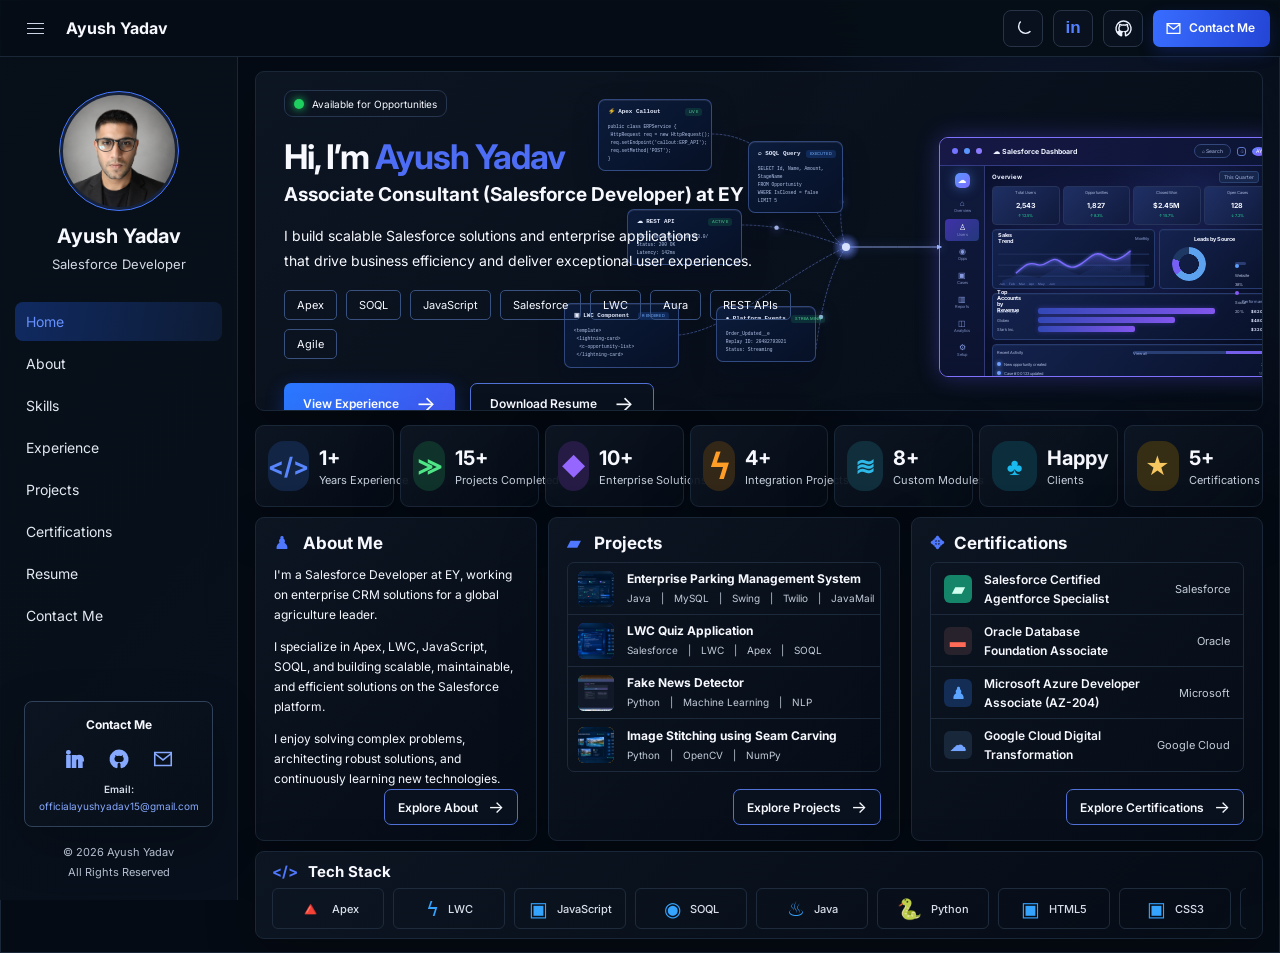
==== commit e6a61f22: "seo optimisation" ====
--- a/index.html
+++ b/index.html
@@ -5,6 +5,45 @@
   <meta name="viewport" content="width=device-width, initial-scale=1">
   <meta name="description" content="Ayush Yadav &#x2014; Salesforce Developer portfolio dashboard.">
   <title>Ayush Yadav | Salesforce Developer</title>
+  <link rel="canonical" href="https://yadavayushportfolio.netlify.app/">
+  <meta property="og:type" content="website">
+  <meta property="og:site_name" content="Ayush Yadav">
+  <meta property="og:title" content="Ayush Yadav | Salesforce Developer">
+  <meta property="og:description" content="Ayush Yadav &#x2014; Salesforce Developer portfolio dashboard.">
+  <meta property="og:url" content="https://yadavayushportfolio.netlify.app/">
+  <meta property="og:image" content="https://yadavayushportfolio.netlify.app/IMAGES/PROFILE.png">
+  <meta property="og:image:type" content="image/png">
+  <meta property="og:image:width" content="1086">
+  <meta property="og:image:height" content="1448">
+  <meta property="og:image:alt" content="Ayush Yadav">
+  <meta name="twitter:card" content="summary">
+  <meta name="twitter:title" content="Ayush Yadav | Salesforce Developer">
+  <meta name="twitter:description" content="Ayush Yadav &#x2014; Salesforce Developer portfolio dashboard.">
+  <meta name="twitter:image" content="https://yadavayushportfolio.netlify.app/IMAGES/PROFILE.png">
+  <meta name="twitter:image:alt" content="Ayush Yadav">
+  <script type="application/ld+json">
+  {
+    "@context": "https://schema.org",
+    "@graph": [
+      {
+        "@type": "WebSite",
+        "@id": "https://yadavayushportfolio.netlify.app/#website",
+        "url": "https://yadavayushportfolio.netlify.app/",
+        "name": "Ayush Yadav | Salesforce Developer"
+      },
+      {
+        "@type": "Person",
+        "@id": "https://yadavayushportfolio.netlify.app/#person",
+        "name": "Ayush Yadav",
+        "url": "https://yadavayushportfolio.netlify.app/",
+        "image": "https://yadavayushportfolio.netlify.app/IMAGES/PROFILE.png",
+        "sameAs": [
+          "https://github.com/officialayushyadav15"
+        ]
+      }
+    ]
+  }
+  </script>
   <link rel="icon" type="image/png" href="IMAGES/LOGO.png">
   <link rel="preconnect" href="https://fonts.googleapis.com">
   <link rel="preconnect" href="https://fonts.gstatic.com" crossorigin>
@@ -35,7 +74,7 @@
     <aside class="sidebar" aria-label="Main navigation">
       <div class="identity">
         <div class="portrait"><img src="IMAGES/PROFILE.png" alt="Ayush Yadav"></div>
-        <h1>Ayush Yadav</h1><p>Salesforce Developer</p>
+        <strong class="identity-name">Ayush Yadav</strong><p>Salesforce Developer</p>
       </div>
       <nav class="sidebar-nav">
         <a class="active" href="index.html">Home</a>
@@ -55,7 +94,7 @@
 
     <main class="dashboard-main">
       <section class="hero-panel panel reveal">
-        <div class="hero-copy"><span class="availability"><b></b>Available for Opportunities</span><h2>Hi, I&#x2019;m <em>Ayush Yadav</em></h2><h3>Associate Consultant (Salesforce Developer) at EY</h3><p>I build scalable Salesforce solutions and enterprise applications<br>that drive business efficiency and deliver exceptional user experiences.</p><div class="skill-pills"><span>Apex</span><span>SOQL</span><span>JavaScript</span><span>Salesforce</span><span>LWC</span><span>Aura</span><span>REST APIs</span><span>Agile</span></div><div class="hero-buttons"><a class="button primary" href="pages/experience.html">View Experience <b>&#x2192;</b></a><a class="button secondary" href="RESUME/Ayush_Yadav_Salesforce_Developer_Resume.pdf" download>Download Resume <b>&#x2192;</b></a></div></div>
+        <div class="hero-copy"><span class="availability"><b></b>Available for Opportunities</span><h1>Hi, I&#x2019;m <em>Ayush Yadav</em></h1><h2>Associate Consultant (Salesforce Developer) at EY</h2><p>I build scalable Salesforce solutions and enterprise applications<br>that drive business efficiency and deliver exceptional user experiences.</p><div class="skill-pills"><span>Apex</span><span>SOQL</span><span>JavaScript</span><span>Salesforce</span><span>LWC</span><span>Aura</span><span>REST APIs</span><span>Agile</span></div><div class="hero-buttons"><a class="button primary" href="pages/experience.html">View Experience <b>&#x2192;</b></a><a class="button secondary" href="RESUME/Ayush_Yadav_Salesforce_Developer_Resume.pdf" download>Download Resume <b>&#x2192;</b></a></div></div>
         <div class="hero-architecture-layer"><div class="buildings"><article class="architecture-node node-apex"><header><b>&#x26a1; Apex Callout</b><em>LIVE</em></header><code>public class ERPService {<br>&nbsp;HttpRequest req = new HttpRequest();<br>&nbsp;req.setEndpoint(&#x27;callout:ERP_API&#x27;);<br>&nbsp;req.setMethod(&#x27;POST&#x27;);<br>}</code></article><article class="architecture-node node-soql"><header><b>&#x2315; SOQL Query</b><em>EXECUTED</em></header><code>SELECT Id, Name, Amount,<br>StageName<br>FROM Opportunity<br>WHERE IsClosed = false<br>LIMIT 5</code></article><article class="architecture-node node-rest"><header><b>&#x2601; REST API</b><em>ACTIVE</em></header><code>POST /services/data/v63.0/<br>Status: 200 OK<br>Latency: 142ms</code></article><article class="architecture-node node-lwc"><header><b>&#x25a3; LWC Component</b><em>RENDERED</em></header><code>&lt;template&gt;<br>&nbsp;&lt;lightning-card&gt;<br>&nbsp;&nbsp;&lt;c-opportunity-list&gt;<br>&nbsp;&lt;/lightning-card&gt;</code></article><article class="architecture-node node-events"><header><b>&#x25cf; Platform Events</b><em>STREAMING</em></header><code>Order_Updated__e<br>Replay ID: 20482793021<br>Status: Streaming</code></article></div><svg class="architecture-reference-flow" viewBox="0 0 400 340" aria-hidden="true"><defs><marker id="dash-arrow" markerWidth="5" markerHeight="5" refX="4" refY="2.5" orient="auto"><path d="M0,0 L5,2.5 L0,5Z"/></marker><radialGradient id="mergeGlow"><stop stop-color="#d5e1ff"/><stop offset=".35" stop-color="#809cff"/><stop offset="1" stop-color="#5d6fff" stop-opacity="0"/></radialGradient></defs><path class="ref-apex" d="M181 62C230 62 263 106 285 139C298 159 305 170 315 175"/><path class="ref-soql" d="M312 106C310 132 307 153 315 175"/><path class="ref-rest" d="M211 153C248 153 280 162 315 175"/><path class="ref-lwc" d="M148 263C198 258 248 207 315 175"/><path class="ref-events" d="M285 277C290 235 300 197 315 175"/><path class="ref-dashboard" d="M315 175C340 175 365 175 390 175" marker-end="url(#dash-arrow)"/><circle class="merge-bloom" cx="315" cy="175" r="14"/><circle class="merge-orb" cx="315" cy="175" r="3.4"><animate attributeName="r" values="3;4.4;3" dur="2.8s" repeatCount="indefinite"/></circle><circle class="ref-packet" r="2.2"><animateMotion dur="5.6s" repeatCount="indefinite" path="M181 62C230 62 263 106 285 139C298 159 305 170 315 175"/></circle><circle class="ref-packet" r="2.2"><animateMotion dur="5.1s" repeatCount="indefinite" path="M312 106C310 132 307 153 315 175"/></circle><circle class="ref-packet" r="2.2"><animateMotion dur="5.4s" repeatCount="indefinite" path="M211 153C248 153 280 162 315 175"/></circle><circle class="ref-packet" r="2.2"><animateMotion dur="6.2s" repeatCount="indefinite" path="M148 263C198 258 248 207 315 175"/></circle><circle class="ref-packet" r="2.2"><animateMotion dur="5.8s" repeatCount="indefinite" path="M285 277C290 235 300 197 315 175"/></circle></svg></div><div class="hero-art" aria-label="Salesforce analytics dashboard"><div class="stars">&#x2726;&#x3000; &#xb7;&#x3000;&#x2726;&#x3000; &#xb7;&#x3000;&#x2726;</div><svg class="architecture-link" viewBox="0 0 178 130" aria-hidden="true"><path d="M56 0V16M56 63V78C56 91 68 98 82 98H178"/><circle class="link-pulse" cx="118" cy="98" r="2.5"/></svg><div class="screen"><div class="screen-top"><i></i><i></i><i></i><strong>&#x2601; Salesforce Dashboard</strong><span>&#x2315; Search</span><u>&#x2667;</u><u>AY</u></div><div class="screen-body"><aside class="dashboard-nav"><b>&#x2601;</b><i>&#x2302;<small>Overview</small></i><i>&#x2659;<small>Users</small></i><i>&#x25c9;<small>Opps</small></i><i>&#x25a3;<small>Cases</small></i><i>&#x25a5;<small>Reports</small></i><i>&#x25eb;<small>Analytics</small></i><i>&#x2699;<small>Setup</small></i></aside><div class="dashboard-workspace"><div class="dashboard-title"><b>Overview</b><span>This Quarter</span><em>&#x2304;</em></div><div class="dashboard-kpis"><div><i>&#x2659;</i><small>Total Users</small><b>2,543</b><em>&#x2191; 12.5%</em></div><div><i>&#x265b;</i><small>Opportunities</small><b>1,827</b><em>&#x2191; 8.3%</em></div><div><i>$</i><small>Closed Won</small><b>$2.45M</b><em>&#x2191; 15.7%</em></div><div><i>&#x25a3;</i><small>Open Cases</small><b>128</b><em>&#x2193; 7.2%</em></div></div><div class="dashboard-widgets"><div class="line-card"><div class="card-label"><b>Sales Trend</b><span>Monthly</span></div><div class="chart-grid"><svg viewBox="0 0 180 48" aria-label="Sales trend line chart"><defs><linearGradient id="salesFill" x1="0" x2="0" y1="0" y2="1"><stop stop-color="#7565ff" stop-opacity=".45"/><stop offset="1" stop-color="#547dff" stop-opacity="0"/></linearGradient></defs><path class="chart-area" d="M4 41C17 30 22 23 36 28S56 13 70 23s20 12 33 3 20-20 34-11 22 7 39-8V46H4Z"/><path class="chart-line" d="M4 41C17 30 22 23 36 28S56 13 70 23s20 12 33 3 20-20 34-11 22 7 39-8"/></svg><small>Jan&#x3000; Feb&#x3000; Mar&#x3000; Apr&#x3000; May&#x3000; Jun</small></div></div><div class="donut-card"><b>Leads by Source</b><div class="donut"><span>2.5K</span></div><small><i></i>Website 38%<br><i></i>Social 20%</small></div><div class="bar-card"><div class="card-label"><b>Top Accounts by Revenue</b><span>Performance</span></div><div class="revenue-row"><small>Acme Corp</small><i style="--bar:88%"></i><b>$620K</b></div><div class="revenue-row"><small>Globex</small><i style="--bar:68%"></i><b>$480K</b></div><div class="revenue-row"><small>Stark Inc.</small><i style="--bar:48%"></i><b>$320K</b></div></div><div class="activity-card"><div class="card-label"><b>Recent Activity</b><span>View all</span></div><div><i></i><b>New opportunity created</b><small>2m</small></div><div><i></i><b>Case #00123 updated</b><small>15m</small></div></div></div></div></div></div>
       </section>
 
--- a/css/sidebar.css
+++ b/css/sidebar.css
@@ -1,3 +1,3 @@
 body.light-theme .sidebar .sidebar-copyright{color:#536783}
-.sidebar{position:fixed;z-index:5;left:0;top:var(--header);bottom:0;width:var(--sidebar);padding:34px 15px 18px;background:linear-gradient(130deg,rgba(7,15,25,.98),rgba(8,17,29,.94));border-right:1px solid var(--line);display:flex;flex-direction:column;transition:background .28s ease,transform .25s}.identity{text-align:center}.portrait{width:120px;height:120px;margin:0 auto 13px;padding:3px;border:1px solid #4577ff;border-radius:50%;background:#16213a}.portrait img{width:100%;height:100%;object-fit:cover;border-radius:50%}.identity h1{font-size:20px}.identity p{margin-top:8px;color:#d3d8e3;font-size:13px}.sidebar-nav{display:grid;gap:3px;margin-top:30px}.sidebar-nav a{height:39px;border-radius:8px;color:#e4e8f1;display:flex;align-items:center;gap:16px;padding:0 11px;font-size:14px}.sidebar-nav a i{width:18px;text-align:center;color:#91abd0;font-size:19px;font-style:normal}.sidebar-nav a:hover,.sidebar-nav .active{color:#6691ff;background:linear-gradient(100deg,#102a61,#0d1b34)}.sidebar-nav .active i{color:#5882ff}.sidebar-footer{margin:auto 9px 0;text-align:center}.sidebar-foot{border:1px solid #30415a;border-radius:8px;padding:15px 10px 13px;background:linear-gradient(135deg,rgba(13,22,35,.72),rgba(6,13,23,.55));box-shadow:var(--shadow)}.sidebar-foot strong{display:block;font-size:12px}.social-links{display:flex;justify-content:center;gap:16px;margin:13px 0 10px}.social-links a{width:28px;height:28px;display:grid;place-items:center;color:#87a9ff;border-radius:7px;transition:transform .2s ease,color .2s ease,background .2s ease}.social-links svg{width:22px;height:22px;fill:currentColor;stroke:currentColor;stroke-width:1.7}.social-links a:last-child svg{fill:none}.social-links a:hover{color:#fff;background:linear-gradient(135deg,#3b72ff,#4057e9);transform:translateY(-3px) scale(1.06)}.sidebar-email{display:grid;gap:3px;margin:0;color:#b4bece;font-size:10px;line-height:1.35}.sidebar-email span{font-weight:600;color:#d6ddeb}.sidebar-email a{color:#87a9ff;overflow-wrap:anywhere}.sidebar-copyright{display:block;margin-top:15px;color:#b4bece;font-size:11px;line-height:20px;white-space:nowrap}body.light-theme .sidebar{background:#f8fafe;border-right-color:#d5e0ef;box-shadow:3px 0 12px rgba(34,55,86,.035)}body.light-theme .identity h1{color:#17243a}body.light-theme .identity p,body.light-theme .sidebar-nav a{color:#536783}body.light-theme .sidebar-nav a i{color:#607795}body.light-theme .sidebar-nav a:hover,body.light-theme .sidebar-nav .active{color:#2454d8;background:#e7efff}body.light-theme .sidebar-nav .active{font-weight:650}body.light-theme .sidebar-foot{border-color:#d5e0ef;background:#fff;box-shadow:0 5px 16px rgba(37,57,89,.06)}body.light-theme .sidebar-foot strong{color:#17243a}body.light-theme .sidebar-email{color:#536783}body.light-theme .sidebar-email span{color:#30425d}body.light-theme .sidebar-copyright{color:#71829c}
+.sidebar{position:fixed;z-index:5;left:0;top:var(--header);bottom:0;width:var(--sidebar);padding:34px 15px 18px;background:linear-gradient(130deg,rgba(7,15,25,.98),rgba(8,17,29,.94));border-right:1px solid var(--line);display:flex;flex-direction:column;transition:background .28s ease,transform .25s}.identity{text-align:center}.portrait{width:120px;height:120px;margin:0 auto 13px;padding:3px;border:1px solid #4577ff;border-radius:50%;background:#16213a}.portrait img{width:100%;height:100%;object-fit:cover;border-radius:50%}.identity-name{display:block;font-size:20px;font-weight:700}.identity p{margin-top:8px;color:#d3d8e3;font-size:13px}.sidebar-nav{display:grid;gap:3px;margin-top:30px}.sidebar-nav a{height:39px;border-radius:8px;color:#e4e8f1;display:flex;align-items:center;gap:16px;padding:0 11px;font-size:14px}.sidebar-nav a i{width:18px;text-align:center;color:#91abd0;font-size:19px;font-style:normal}.sidebar-nav a:hover,.sidebar-nav .active{color:#6691ff;background:linear-gradient(100deg,#102a61,#0d1b34)}.sidebar-nav .active i{color:#5882ff}.sidebar-footer{margin:auto 9px 0;text-align:center}.sidebar-foot{border:1px solid #30415a;border-radius:8px;padding:15px 10px 13px;background:linear-gradient(135deg,rgba(13,22,35,.72),rgba(6,13,23,.55));box-shadow:var(--shadow)}.sidebar-foot strong{display:block;font-size:12px}.social-links{display:flex;justify-content:center;gap:16px;margin:13px 0 10px}.social-links a{width:28px;height:28px;display:grid;place-items:center;color:#87a9ff;border-radius:7px;transition:transform .2s ease,color .2s ease,background .2s ease}.social-links svg{width:22px;height:22px;fill:currentColor;stroke:currentColor;stroke-width:1.7}.social-links a:last-child svg{fill:none}.social-links a:hover{color:#fff;background:linear-gradient(135deg,#3b72ff,#4057e9);transform:translateY(-3px) scale(1.06)}.sidebar-email{display:grid;gap:3px;margin:0;color:#b4bece;font-size:10px;line-height:1.35}.sidebar-email span{font-weight:600;color:#d6ddeb}.sidebar-email a{color:#87a9ff;overflow-wrap:anywhere}.sidebar-copyright{display:block;margin-top:15px;color:#b4bece;font-size:11px;line-height:20px;white-space:nowrap}body.light-theme .sidebar{background:#f8fafe;border-right-color:#d5e0ef;box-shadow:3px 0 12px rgba(34,55,86,.035)}body.light-theme .identity-name{color:#17243a}body.light-theme .identity p,body.light-theme .sidebar-nav a{color:#536783}body.light-theme .sidebar-nav a i{color:#607795}body.light-theme .sidebar-nav a:hover,body.light-theme .sidebar-nav .active{color:#2454d8;background:#e7efff}body.light-theme .sidebar-nav .active{font-weight:650}body.light-theme .sidebar-foot{border-color:#d5e0ef;background:#fff;box-shadow:0 5px 16px rgba(37,57,89,.06)}body.light-theme .sidebar-foot strong{color:#17243a}body.light-theme .sidebar-email{color:#536783}body.light-theme .sidebar-email span{color:#30425d}body.light-theme .sidebar-copyright{color:#71829c}
 body.light-theme .social-links a,body.light-theme .sidebar-email a{color:#3167f5}
--- a/css/hero.css
+++ b/css/hero.css
@@ -1,4 +1,4 @@
-.hero-panel{height:340px;position:relative;overflow:hidden;display:grid;grid-template-columns:56% 44%;padding:18px 38px}.hero-copy{position:relative;z-index:2}.availability{height:27px;display:inline-flex;align-items:center;gap:8px;padding:0 9px;border:1px solid #26364f;border-radius:9px;font-size:10px}.availability b{width:10px;height:10px;border-radius:50%;background:#1ed05f;box-shadow:0 0 9px #1ed05f}.hero-copy h2{font-size:34px;line-height:1.1;margin-top:21px;letter-spacing:-1px}.hero-copy h2 em{font-style:normal;color:#4e6df5}.hero-copy h3{font-size:19px;margin-top:8px}.hero-copy p{font-size:14px;line-height:25px;margin:17px 0}.skill-pills{display:flex;flex-wrap:wrap;gap:9px}.skill-pills span{border:1px solid #38517e;border-radius:5px;padding:7px 12px;font-size:11px}.hero-buttons{display:flex;gap:15px;margin-top:24px}.hero-art{position:relative;transform:translateX(-18px);isolation:isolate}.hero-art:before,.hero-art:after{content:"";position:absolute;pointer-events:none;z-index:0}.hero-art:before{inset:20px 0 22px;background:linear-gradient(90deg,transparent 0 5%,rgba(67,110,255,.1) 5.2%,transparent 5.4%),linear-gradient(rgba(67,110,255,.07) 1px,transparent 1px),linear-gradient(90deg,rgba(67,110,255,.07) 1px,transparent 1px);background-size:100% 100%,28px 28px,28px 28px;mask-image:linear-gradient(90deg,transparent,black 30%,black 85%,transparent)}.hero-art:after{right:4px;bottom:31px;width:180px;height:78px;border:1px solid rgba(92,130,255,.15);border-radius:14px;background:linear-gradient(135deg,rgba(47,82,158,.14),transparent 60%),repeating-linear-gradient(90deg,transparent 0 22px,rgba(119,106,255,.11) 23px 24px);box-shadow:0 0 42px rgba(58,103,255,.16);filter:blur(.2px)}.stars{position:absolute;z-index:1;top:10px;right:20px;color:#7380f7;font-size:13px;letter-spacing:18px}.buildings{position:absolute;z-index:1;inset:105px 0 0;opacity:.46;background:linear-gradient(to top,#101b37,transparent),repeating-linear-gradient(90deg,transparent 0 38px,#1d2a56 39px 43px,transparent 44px 63px);clip-path:polygon(0 100%,0 55%,8% 55%,10% 20%,12% 55%,19% 55%,21% 30%,23% 55%,37% 55%,39% 5%,41% 55%,49% 55%,51% 35%,53% 55%,71% 55%,74% 22%,76% 55%,84% 55%,86% 43%,90% 55%,100% 55%,100% 100%)}.screen{position:absolute;z-index:2;right:22px;top:50%;width:340px;height:240px;transform:translateY(-50%);border:1px solid #8072ff;border-radius:9px;background:linear-gradient(135deg,#0b1230,#070d21);box-shadow:0 0 22px rgba(100,83,255,.34),inset 0 1px rgba(255,255,255,.08);overflow:hidden}.screen-top{height:28px;display:flex;align-items:center;gap:6px;padding:0 12px;border-bottom:1px solid #343b85;background:linear-gradient(90deg,#171846,#0c1535)}.screen-top i{width:6px;height:6px;border-radius:50%;background:#7374ff}.screen-top i:nth-child(2){background:#5b96ff}.screen-top i:nth-child(3){background:#8c7bff}.screen-top span{height:5px;width:87px;margin-left:auto;border-radius:9px;background:linear-gradient(90deg,#26315d,#3a4b85)}.screen-top u{width:9px;height:9px;border:1px solid #5c76c8;border-radius:3px;text-decoration:none}.screen-body{height:calc(100% - 28px);display:flex}.dashboard-nav{width:61px;padding:12px 12px;border-right:1px solid #303971;background:linear-gradient(180deg,#101a3c,#0b1330)}.dashboard-nav b,.dashboard-nav i{display:block;height:4px;margin-bottom:8px;border-radius:6px;background:#6387ea}.dashboard-nav b{width:17px;height:17px;margin-bottom:13px;border-radius:5px;background:linear-gradient(135deg,#5b96ff,#7b6dff);box-shadow:0 0 12px rgba(91,150,255,.5)}.dashboard-nav i:nth-child(odd){width:28px;background:#2e477f}.dashboard-workspace{flex:1;padding:8px 9px;background:radial-gradient(circle at 75% 10%,rgba(84,105,255,.13),transparent 35%)}.dashboard-title{height:8px;display:flex;align-items:center;gap:5px;margin-bottom:6px}.dashboard-title b{width:39px;height:5px;border-radius:6px;background:#547de4}.dashboard-title span{width:18px;height:4px;border-radius:6px;background:#263865}.dashboard-title em{width:26px;height:4px;margin-left:auto;border-radius:6px;background:#4d76dc}.dashboard-kpis{display:grid;grid-template-columns:repeat(3,1fr);gap:5px;margin-bottom:6px}.dashboard-kpis div{height:25px;padding:5px;border:1px solid #26335a;border-radius:4px;background:linear-gradient(135deg,rgba(32,50,104,.9),rgba(16,26,59,.8));position:relative}.dashboard-kpis i,.dashboard-kpis b,.dashboard-kpis small{display:block;height:3px;border-radius:4px}.dashboard-kpis i{width:7px;background:#64a8ff}.dashboard-kpis b{width:18px;margin-top:3px;background:#779cff}.dashboard-kpis small{width:12px;margin-top:2px;background:#2c417a}.dashboard-widgets{display:grid;grid-template-columns:1.38fr .82fr;gap:6px}.line-card,.donut-card,.bar-card,.activity-card{border:1px solid #26335a;border-radius:4px;background:linear-gradient(135deg,rgba(20,32,69,.94),rgba(11,20,48,.88));box-shadow:inset 0 1px rgba(255,255,255,.035)}.line-card{height:67px;padding:6px}.card-label{height:5px;display:flex;align-items:center;gap:5px;margin-bottom:4px}.card-label i,.card-label b,.card-label em{height:4px;border-radius:6px;background:#446fcf}.card-label i{width:27px}.card-label b{width:14px;background:#263865}.card-label em{width:9px;margin-left:auto;background:#5a7ee3}.chart-grid{height:39px;position:relative;background:repeating-linear-gradient(to bottom,transparent 0 9px,#1b2a55 10px 11px)}.chart-grid:after{content:"";position:absolute;left:4px;right:4px;bottom:0;height:29px;opacity:.32;background:linear-gradient(to top,rgba(75,121,255,.55),transparent 85%);clip-path:polygon(0 82%,13% 61%,26% 73%,40% 35%,54% 63%,68% 27%,82% 49%,100% 3%,100% 100%,0 100%)}.chart-grid i{position:absolute;z-index:1;inset:7px 4px 3px;background:#72a3ff;filter:drop-shadow(0 0 3px #4c88ff);clip-path:polygon(0 82%,13% 60%,25% 70%,40% 35%,55% 62%,69% 27%,83% 49%,100% 3%,96% 16%,83% 60%,69% 39%,55% 75%,40% 49%,25% 84%,13% 72%,0 94%)}.chart-legend{display:flex;gap:3px;margin-top:3px}.chart-legend i{width:11px;height:2px;border-radius:3px;background:#5a82e9}.chart-legend i:nth-child(2){background:#745de8}.chart-legend i:nth-child(3){width:18px;background:#2a3d70}.donut-card{height:67px;display:grid;place-items:center;position:relative}.donut{width:42px;height:42px;border-radius:50%;background:conic-gradient(#5ca2ef 0 64%,#765ff4 0 80%,#1e3864 0);mask:radial-gradient(circle,transparent 40%,#000 42%);filter:drop-shadow(0 0 5px rgba(93,154,255,.35))}.donut-card span{position:absolute;width:16px;height:3px;bottom:8px;left:8px;border-radius:4px;background:#476ec8}.donut-card small{position:absolute;width:11px;height:3px;bottom:8px;right:8px;border-radius:4px;background:#2b3d72}.bar-card{grid-column:1/-1;height:55px;padding:6px}.bars{height:36px;display:flex;align-items:end;justify-content:flex-end;gap:7px;padding:3px 8px 0}.bars i{display:block;width:11px;background:linear-gradient(to top,#4c7ef5,#68a5ff);box-shadow:0 0 5px rgba(93,149,255,.25)}.bars i:nth-child(1){height:10px}.bars i:nth-child(2){height:18px}.bars i:nth-child(3){height:26px}.bars i:nth-child(4){height:33px}.bars i:nth-child(5){height:22px}.activity-card{grid-column:1/-1;height:32px;padding:5px 7px;display:grid;gap:4px}.activity-card div{display:flex;align-items:center;gap:5px}.activity-card i{width:5px;height:5px;border-radius:50%;background:#6e9eff;box-shadow:0 0 4px #6e9eff}.activity-card b{width:46px;height:3px;border-radius:5px;background:#3d5eab}.activity-card span{height:3px;flex:1;border-radius:5px;background:linear-gradient(90deg,#293e72 70%,#745eea 70%)}body.light-theme .hero-panel{background:linear-gradient(135deg,rgba(255,255,255,.88),rgba(239,246,254,.86))}body.light-theme .availability{border-color:#d5dfec;color:#24344f}body.light-theme .skill-pills span{border-color:#b7cafa;color:#155eef;background:rgba(255,255,255,.48)}body.light-theme .hero-art:before{opacity:.35}body.light-theme .buildings{opacity:.18;background:linear-gradient(to top,#9ed1e4,transparent),repeating-linear-gradient(90deg,transparent 0 38px,#84b6e9 39px 43px,transparent 44px 63px)}body.light-theme .screen{background:#f8fbff;border-color:#3972ff;box-shadow:0 8px 18px rgba(39,99,217,.16)}body.light-theme .screen-top{border-color:#b9cffc;background:#1762ef}.light-theme .dashboard-nav{background:#f2f7ff;border-color:#d5e3fb}.light-theme .line-card,.light-theme .donut-card,.light-theme .bar-card,.light-theme .activity-card,.light-theme .dashboard-kpis div{border-color:#d5e3fb;background:#fff}.light-theme .chart-grid{background:repeating-linear-gradient(to bottom,transparent 0 9px,#e4edfa 10px 11px)}
+.hero-panel{height:340px;position:relative;overflow:hidden;display:grid;grid-template-columns:56% 44%;padding:18px 38px}.hero-copy{position:relative;z-index:2}.availability{height:27px;display:inline-flex;align-items:center;gap:8px;padding:0 9px;border:1px solid #26364f;border-radius:9px;font-size:10px}.availability b{width:10px;height:10px;border-radius:50%;background:#1ed05f;box-shadow:0 0 9px #1ed05f}.hero-copy h1{font-size:34px;line-height:1.1;margin-top:21px;letter-spacing:-1px}.hero-copy h1 em{font-style:normal;color:#4e6df5}.hero-copy h2{font-size:19px;margin-top:8px}.hero-copy p{font-size:14px;line-height:25px;margin:17px 0}.skill-pills{display:flex;flex-wrap:wrap;gap:9px}.skill-pills span{border:1px solid #38517e;border-radius:5px;padding:7px 12px;font-size:11px}.hero-buttons{display:flex;gap:15px;margin-top:24px}.hero-art{position:relative;transform:translateX(-18px);isolation:isolate}.hero-art:before,.hero-art:after{content:"";position:absolute;pointer-events:none;z-index:0}.hero-art:before{inset:20px 0 22px;background:linear-gradient(90deg,transparent 0 5%,rgba(67,110,255,.1) 5.2%,transparent 5.4%),linear-gradient(rgba(67,110,255,.07) 1px,transparent 1px),linear-gradient(90deg,rgba(67,110,255,.07) 1px,transparent 1px);background-size:100% 100%,28px 28px,28px 28px;mask-image:linear-gradient(90deg,transparent,black 30%,black 85%,transparent)}.hero-art:after{right:4px;bottom:31px;width:180px;height:78px;border:1px solid rgba(92,130,255,.15);border-radius:14px;background:linear-gradient(135deg,rgba(47,82,158,.14),transparent 60%),repeating-linear-gradient(90deg,transparent 0 22px,rgba(119,106,255,.11) 23px 24px);box-shadow:0 0 42px rgba(58,103,255,.16);filter:blur(.2px)}.stars{position:absolute;z-index:1;top:10px;right:20px;color:#7380f7;font-size:13px;letter-spacing:18px}.buildings{position:absolute;z-index:1;inset:105px 0 0;opacity:.46;background:linear-gradient(to top,#101b37,transparent),repeating-linear-gradient(90deg,transparent 0 38px,#1d2a56 39px 43px,transparent 44px 63px);clip-path:polygon(0 100%,0 55%,8% 55%,10% 20%,12% 55%,19% 55%,21% 30%,23% 55%,37% 55%,39% 5%,41% 55%,49% 55%,51% 35%,53% 55%,71% 55%,74% 22%,76% 55%,84% 55%,86% 43%,90% 55%,100% 55%,100% 100%)}.screen{position:absolute;z-index:2;right:22px;top:50%;width:340px;height:240px;transform:translateY(-50%);border:1px solid #8072ff;border-radius:9px;background:linear-gradient(135deg,#0b1230,#070d21);box-shadow:0 0 22px rgba(100,83,255,.34),inset 0 1px rgba(255,255,255,.08);overflow:hidden}.screen-top{height:28px;display:flex;align-items:center;gap:6px;padding:0 12px;border-bottom:1px solid #343b85;background:linear-gradient(90deg,#171846,#0c1535)}.screen-top i{width:6px;height:6px;border-radius:50%;background:#7374ff}.screen-top i:nth-child(2){background:#5b96ff}.screen-top i:nth-child(3){background:#8c7bff}.screen-top span{height:5px;width:87px;margin-left:auto;border-radius:9px;background:linear-gradient(90deg,#26315d,#3a4b85)}.screen-top u{width:9px;height:9px;border:1px solid #5c76c8;border-radius:3px;text-decoration:none}.screen-body{height:calc(100% - 28px);display:flex}.dashboard-nav{width:61px;padding:12px 12px;border-right:1px solid #303971;background:linear-gradient(180deg,#101a3c,#0b1330)}.dashboard-nav b,.dashboard-nav i{display:block;height:4px;margin-bottom:8px;border-radius:6px;background:#6387ea}.dashboard-nav b{width:17px;height:17px;margin-bottom:13px;border-radius:5px;background:linear-gradient(135deg,#5b96ff,#7b6dff);box-shadow:0 0 12px rgba(91,150,255,.5)}.dashboard-nav i:nth-child(odd){width:28px;background:#2e477f}.dashboard-workspace{flex:1;padding:8px 9px;background:radial-gradient(circle at 75% 10%,rgba(84,105,255,.13),transparent 35%)}.dashboard-title{height:8px;display:flex;align-items:center;gap:5px;margin-bottom:6px}.dashboard-title b{width:39px;height:5px;border-radius:6px;background:#547de4}.dashboard-title span{width:18px;height:4px;border-radius:6px;background:#263865}.dashboard-title em{width:26px;height:4px;margin-left:auto;border-radius:6px;background:#4d76dc}.dashboard-kpis{display:grid;grid-template-columns:repeat(3,1fr);gap:5px;margin-bottom:6px}.dashboard-kpis div{height:25px;padding:5px;border:1px solid #26335a;border-radius:4px;background:linear-gradient(135deg,rgba(32,50,104,.9),rgba(16,26,59,.8));position:relative}.dashboard-kpis i,.dashboard-kpis b,.dashboard-kpis small{display:block;height:3px;border-radius:4px}.dashboard-kpis i{width:7px;background:#64a8ff}.dashboard-kpis b{width:18px;margin-top:3px;background:#779cff}.dashboard-kpis small{width:12px;margin-top:2px;background:#2c417a}.dashboard-widgets{display:grid;grid-template-columns:1.38fr .82fr;gap:6px}.line-card,.donut-card,.bar-card,.activity-card{border:1px solid #26335a;border-radius:4px;background:linear-gradient(135deg,rgba(20,32,69,.94),rgba(11,20,48,.88));box-shadow:inset 0 1px rgba(255,255,255,.035)}.line-card{height:67px;padding:6px}.card-label{height:5px;display:flex;align-items:center;gap:5px;margin-bottom:4px}.card-label i,.card-label b,.card-label em{height:4px;border-radius:6px;background:#446fcf}.card-label i{width:27px}.card-label b{width:14px;background:#263865}.card-label em{width:9px;margin-left:auto;background:#5a7ee3}.chart-grid{height:39px;position:relative;background:repeating-linear-gradient(to bottom,transparent 0 9px,#1b2a55 10px 11px)}.chart-grid:after{content:"";position:absolute;left:4px;right:4px;bottom:0;height:29px;opacity:.32;background:linear-gradient(to top,rgba(75,121,255,.55),transparent 85%);clip-path:polygon(0 82%,13% 61%,26% 73%,40% 35%,54% 63%,68% 27%,82% 49%,100% 3%,100% 100%,0 100%)}.chart-grid i{position:absolute;z-index:1;inset:7px 4px 3px;background:#72a3ff;filter:drop-shadow(0 0 3px #4c88ff);clip-path:polygon(0 82%,13% 60%,25% 70%,40% 35%,55% 62%,69% 27%,83% 49%,100% 3%,96% 16%,83% 60%,69% 39%,55% 75%,40% 49%,25% 84%,13% 72%,0 94%)}.chart-legend{display:flex;gap:3px;margin-top:3px}.chart-legend i{width:11px;height:2px;border-radius:3px;background:#5a82e9}.chart-legend i:nth-child(2){background:#745de8}.chart-legend i:nth-child(3){width:18px;background:#2a3d70}.donut-card{height:67px;display:grid;place-items:center;position:relative}.donut{width:42px;height:42px;border-radius:50%;background:conic-gradient(#5ca2ef 0 64%,#765ff4 0 80%,#1e3864 0);mask:radial-gradient(circle,transparent 40%,#000 42%);filter:drop-shadow(0 0 5px rgba(93,154,255,.35))}.donut-card span{position:absolute;width:16px;height:3px;bottom:8px;left:8px;border-radius:4px;background:#476ec8}.donut-card small{position:absolute;width:11px;height:3px;bottom:8px;right:8px;border-radius:4px;background:#2b3d72}.bar-card{grid-column:1/-1;height:55px;padding:6px}.bars{height:36px;display:flex;align-items:end;justify-content:flex-end;gap:7px;padding:3px 8px 0}.bars i{display:block;width:11px;background:linear-gradient(to top,#4c7ef5,#68a5ff);box-shadow:0 0 5px rgba(93,149,255,.25)}.bars i:nth-child(1){height:10px}.bars i:nth-child(2){height:18px}.bars i:nth-child(3){height:26px}.bars i:nth-child(4){height:33px}.bars i:nth-child(5){height:22px}.activity-card{grid-column:1/-1;height:32px;padding:5px 7px;display:grid;gap:4px}.activity-card div{display:flex;align-items:center;gap:5px}.activity-card i{width:5px;height:5px;border-radius:50%;background:#6e9eff;box-shadow:0 0 4px #6e9eff}.activity-card b{width:46px;height:3px;border-radius:5px;background:#3d5eab}.activity-card span{height:3px;flex:1;border-radius:5px;background:linear-gradient(90deg,#293e72 70%,#745eea 70%)}body.light-theme .hero-panel{background:linear-gradient(135deg,rgba(255,255,255,.88),rgba(239,246,254,.86))}body.light-theme .availability{border-color:#d5dfec;color:#24344f}body.light-theme .skill-pills span{border-color:#b7cafa;color:#155eef;background:rgba(255,255,255,.48)}body.light-theme .hero-art:before{opacity:.35}body.light-theme .buildings{opacity:.18;background:linear-gradient(to top,#9ed1e4,transparent),repeating-linear-gradient(90deg,transparent 0 38px,#84b6e9 39px 43px,transparent 44px 63px)}body.light-theme .screen{background:#f8fbff;border-color:#3972ff;box-shadow:0 8px 18px rgba(39,99,217,.16)}body.light-theme .screen-top{border-color:#b9cffc;background:#1762ef}.light-theme .dashboard-nav{background:#f2f7ff;border-color:#d5e3fb}.light-theme .line-card,.light-theme .donut-card,.light-theme .bar-card,.light-theme .activity-card,.light-theme .dashboard-kpis div{border-color:#d5e3fb;background:#fff}.light-theme .chart-grid{background:repeating-linear-gradient(to bottom,transparent 0 9px,#e4edfa 10px 11px)}
 /* Enterprise dashboard content: screen dimensions and placement remain unchanged. */
 .screen-top strong{font-size:7px;margin-left:5px;color:#eef2ff;white-space:nowrap}.screen-top span{font-size:5px;color:#aebce4;padding:3px 7px;width:auto;height:auto;margin-left:auto;border:1px solid #33477c;background:#101a3b}.screen-top u{display:grid;place-items:center;font-size:5px;color:#9aabff}.screen-top u:last-child{width:14px;border-radius:50%;background:linear-gradient(135deg,#5e85ff,#8e5aff);color:#fff;border:0}.dashboard-nav{padding:7px 5px;width:45px;text-align:center}.dashboard-nav b{display:grid;place-items:center;margin:0 auto 7px;width:15px;height:15px;font-size:8px;color:#fff}.dashboard-nav i{height:25px;width:100%!important;margin:0 0 2px!important;padding-top:3px;background:transparent!important;color:#8499df;font-size:9px;font-style:normal}.dashboard-nav i small{display:block;font-size:4px;line-height:6px;color:#8090c5}.dashboard-nav i:nth-child(3){border-radius:4px;background:linear-gradient(135deg,#4031a9,#24387b)!important;color:#fff}.dashboard-workspace{padding:6px 7px}.dashboard-title{height:10px;margin-bottom:4px}.dashboard-title b{width:auto;height:auto;background:none;color:#eff3ff;font-size:6px}.dashboard-title span{font-size:5px;margin-left:auto;color:#9fb0db;background:#16264d;border:1px solid #294270;border-radius:3px;padding:2px 4px;width:auto;height:auto}.dashboard-title em{width:auto;height:auto;margin-left:2px;color:#a9b9ec;font-size:6px;background:none}.dashboard-kpis{gap:3px;margin-bottom:4px}.dashboard-kpis div{height:39px;padding:4px;display:grid;grid-template-columns:12px 1fr;grid-template-rows:9px 13px 7px}.dashboard-kpis i{display:grid;height:12px;width:12px;place-items:center;grid-row:1/4;border-radius:4px;color:#6cb8ff;background:#113361;font-size:7px}.dashboard-kpis small{width:auto;height:auto;margin:0 0 0 3px;color:#a7b5d9;background:none;font-size:4.5px}.dashboard-kpis b{width:auto;height:auto;margin:0 0 0 3px;color:#f5f7ff;background:none;font-size:8px}.dashboard-kpis em{margin:0 0 0 3px;color:#24d996;font-size:4px;font-style:normal}.dashboard-widgets{gap:4px;grid-template-columns:1.3fr .9fr}.line-card,.donut-card,.bar-card,.activity-card{border-color:#263b70;background:linear-gradient(135deg,rgba(20,35,79,.96),rgba(9,18,43,.94))}.line-card{height:60px;padding:5px}.card-label{height:7px;margin-bottom:2px}.card-label b{font-size:5.5px;color:#f0f3ff}.card-label span{margin-left:auto;font-size:4px;color:#91a5dc}.chart-grid{height:42px}.chart-grid i{inset:7px 3px 9px}.chart-grid small{position:absolute;bottom:0;left:1px;right:1px;white-space:nowrap;font-size:3px;color:#7d91c7}.donut-card{height:60px;display:grid;grid-template-columns:1fr 1fr;grid-template-rows:10px 1fr;padding:4px}.donut-card>b{grid-column:1/-1;font-size:5.5px;color:#eff3ff}.donut{width:34px;height:34px;align-self:center;justify-self:center}.donut span{display:grid;place-items:center;width:100%;height:100%;font-size:5px;color:#fff}.donut-card small{position:static;font-size:4px;line-height:9px;color:#b6c2e1}.donut-card small i{display:inline-block;width:4px;height:4px;margin-right:2px;border-radius:50%;background:#5c9fff}.donut-card small i+br+i{background:#8659f2}.bar-card{grid-column:1/-1;height:47px;padding:4px}.revenue-row{display:grid;grid-template-columns:38px 1fr 24px;align-items:center;gap:3px;height:9px;font-size:4px}.revenue-row small{font-size:4px;color:#a6b4d7}.revenue-row i{height:6px;width:var(--bar);border-radius:2px;background:linear-gradient(90deg,#3348b5,#8156ec);box-shadow:0 0 5px rgba(107,90,255,.35)}.revenue-row b{font-size:4px;color:#dfe6ff;text-align:right}.activity-card{grid-column:1/-1;height:39px;padding:4px;gap:1px}.activity-card div{gap:3px;height:8px}.activity-card div i{width:4px;height:4px}.activity-card div b{width:auto;height:auto;flex:1;background:none;color:#aebce0;font-size:4px;font-weight:400}.activity-card div small{font-size:3.8px;color:#788bbc}
 .card-label b{height:auto;background:none}.dashboard-kpis b{border-radius:0}.donut-card span{position:static;background:none;border-radius:0}.dashboard-title b{border-radius:0}
--- a/css/responsive.css
+++ b/css/responsive.css
@@ -1,2 +1,2 @@
 @media(max-width:760px){.app-shell .sidebar{left:-238px;transform:none;transition:left .25s}.app-shell .sidebar.open{left:0;transform:none}}
-@media(max-width:1320px){.dashboard-main{padding:13px 16px}.metric{padding:12px}.content-grid{grid-template-columns:1fr 1.25fr 1.25fr}.hero-panel{padding-left:28px}.tech-list{grid-template-columns:repeat(7,1fr)}}@media(max-width:1050px){:root{--sidebar:205px}.hero-panel{grid-template-columns:1fr;height:auto;min-height:340px}.hero-art{display:none}.metrics{grid-template-columns:repeat(3,minmax(0,1fr))}.content-grid{grid-template-columns:1fr 1fr}.cert-panel{grid-column:span 2}.tech-list{grid-template-columns:repeat(5,1fr)}}@media(max-width:760px){:root{--sidebar:0}.dashboard-main{margin-left:0;padding:12px}.sidebar{transform:translateX(-100%);width:238px;top:var(--header);transition:transform .25s}.sidebar.open{transform:translateX(0)}.hero-panel{padding:18px;height:auto}.hero-copy h2{font-size:28px}.hero-copy h3{font-size:16px}.hero-copy p br{display:none}.topbar-actions .icon-button{display:none}.content-grid{grid-template-columns:1fr}.cert-panel{grid-column:auto}.metrics{grid-template-columns:repeat(2,minmax(0,1fr))}.tech-list{grid-template-columns:repeat(3,1fr)}.contact-top{padding:0 10px}.contact-top svg{display:none}}@media(max-width:430px){.topbar-name{font-size:14px}.hero-buttons{gap:8px}.button{padding:0 10px;font-size:10px}.metric{height:78px}.metric-icon{width:38px;height:40px;font-size:19px}.metric strong{font-size:16px}.metric span{font-size:9px;white-space:normal}.content-grid>.panel{padding:17px 14px}.tech-list{gap:5px}.tech-list span{padding:0 4px}.sidebar-foot small{margin-bottom:-66px}}
+@media(max-width:1320px){.dashboard-main{padding:13px 16px}.metric{padding:12px}.content-grid{grid-template-columns:1fr 1.25fr 1.25fr}.hero-panel{padding-left:28px}.tech-list{grid-template-columns:repeat(7,1fr)}}@media(max-width:1050px){:root{--sidebar:205px}.hero-panel{grid-template-columns:1fr;height:auto;min-height:340px}.hero-art{display:none}.metrics{grid-template-columns:repeat(3,minmax(0,1fr))}.content-grid{grid-template-columns:1fr 1fr}.cert-panel{grid-column:span 2}.tech-list{grid-template-columns:repeat(5,1fr)}}@media(max-width:760px){:root{--sidebar:0}.dashboard-main{margin-left:0;padding:12px}.sidebar{transform:translateX(-100%);width:238px;top:var(--header);transition:transform .25s}.sidebar.open{transform:translateX(0)}.hero-panel{padding:18px;height:auto}.hero-copy h1{font-size:28px}.hero-copy h2{font-size:16px}.hero-copy p br{display:none}.topbar-actions .icon-button{display:none}.content-grid{grid-template-columns:1fr}.cert-panel{grid-column:auto}.metrics{grid-template-columns:repeat(2,minmax(0,1fr))}.tech-list{grid-template-columns:repeat(3,1fr)}.contact-top{padding:0 10px}.contact-top svg{display:none}}@media(max-width:430px){.topbar-name{font-size:14px}.hero-buttons{gap:8px}.button{padding:0 10px;font-size:10px}.metric{height:78px}.metric-icon{width:38px;height:40px;font-size:19px}.metric strong{font-size:16px}.metric span{font-size:9px;white-space:normal}.content-grid>.panel{padding:17px 14px}.tech-list{gap:5px}.tech-list span{padding:0 4px}.sidebar-foot small{margin-bottom:-66px}}
